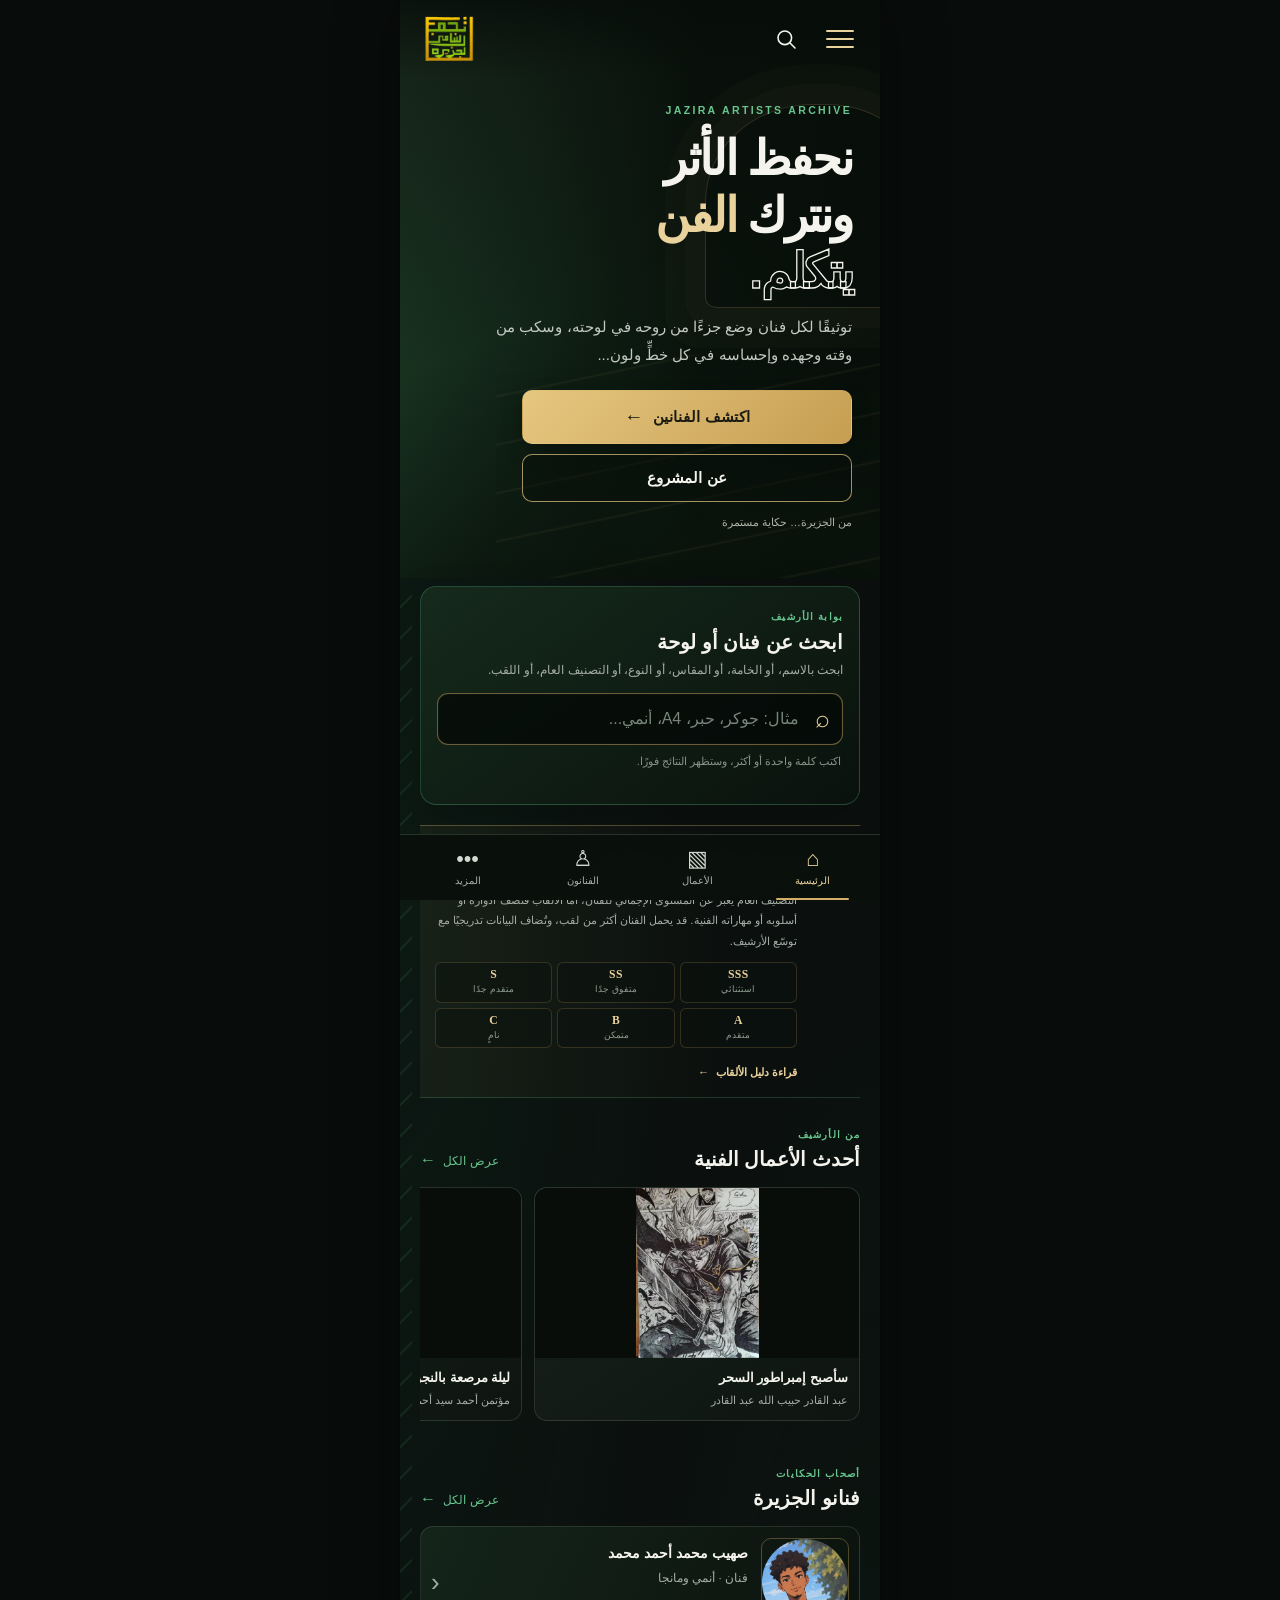
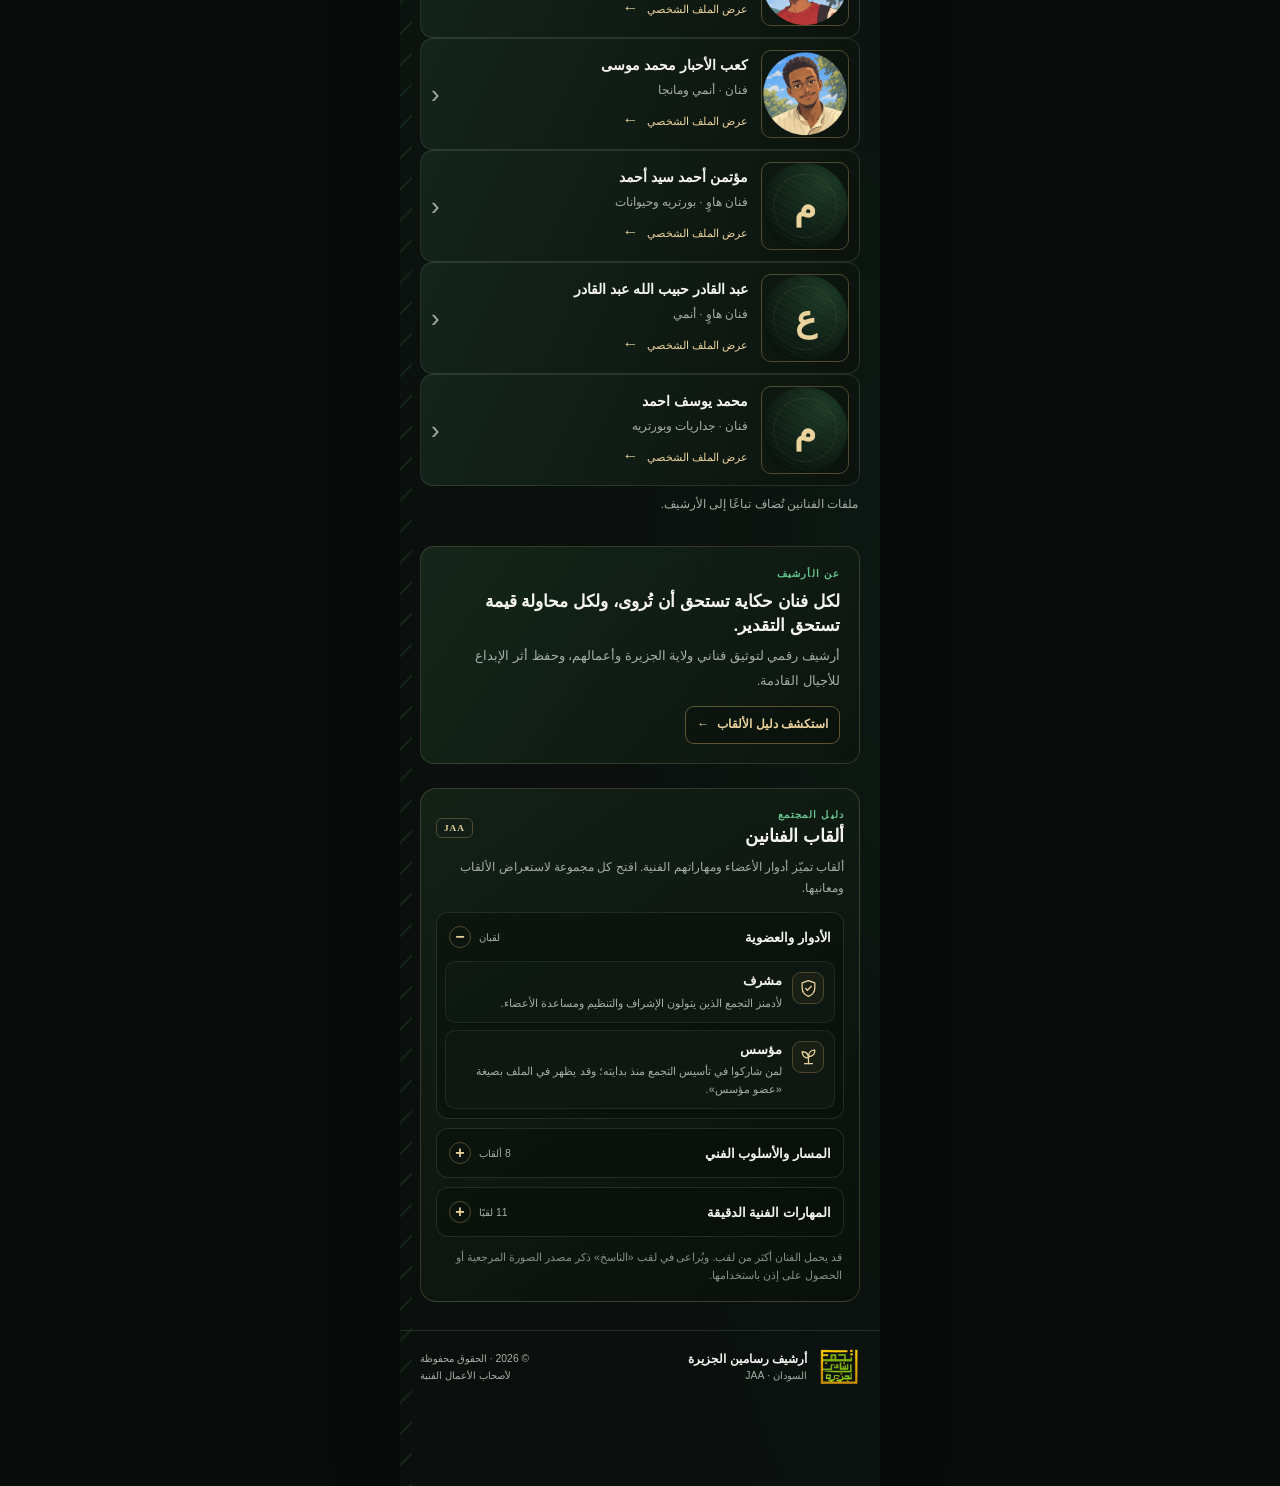
==== index.html @ 98099bd8 "Show newly added artworks in latest works" ====
<!doctype html>
<html lang="ar" dir="rtl">
<head>
  <meta charset="utf-8">
  <meta name="viewport" content="width=device-width, initial-scale=1, viewport-fit=cover">
  <meta name="theme-color" content="#0b100e">
  <meta name="description" content="أرشيف رسامين الجزيرة؛ توثيقًا لكل فنان وضع جزءًا من روحه في لوحته، وسكب من وقته وجهده وإحساسه في كل خطٍّ ولون...">
  <title>JAA | أرشيف رسامين الجزيرة</title>
  <link rel="stylesheet" href="home-mobile.css?v=202610192010">
</head>
<body>
  <div class="page-shell">
    <header class="topbar">
      <a class="brand-mark" href="#home" aria-label="أرشيف رسامين الجزيرة - الرئيسية">
        <img src="Sudanese-Artist.png" alt="شعار أرشيف رسامين الجزيرة">
      </a>
      <div class="header-actions">
        <details class="search-box">
          <summary aria-label="فتح البحث">
            <svg viewBox="0 0 24 24" aria-hidden="true"><circle cx="10.8" cy="10.8" r="6.8"></circle><path d="m16 16 5 5"></path></svg>
          </summary>
          <form action="#archive-search-section" role="search" data-header-search-form>
            <label class="visually-hidden" for="archive-search">ابحث في الأرشيف</label>
            <input id="archive-search" type="search" placeholder="ابحث في الأرشيف..." data-header-search-input>
          </form>
        </details>
        <details class="menu-box">
          <summary aria-label="فتح القائمة">
            <span></span><span></span><span></span>
          </summary>
          <nav class="menu-panel" aria-label="القائمة الرئيسية">
            <a href="#home">الرئيسية</a>
            <a href="#artworks">الأعمال الفنية</a>
            <a href="#artists">الفنانون</a>
            <a href="#about">عن الأرشيف</a>
            <a href="#title-guide">دليل الألقاب</a>
          </nav>
        </details>
      </div>
    </header>

    <main>
      <section class="hero" id="home" aria-labelledby="hero-title">
        <div class="hero-image" aria-hidden="true"></div>
        <div class="hero-content">
          <span class="eyebrow">JAZIRA ARTISTS ARCHIVE</span>
          <h1 id="hero-title">
            <span class="headline-white">نحفظ الأثر</span>
            <span class="headline-middle"><span>ونترك</span> <span class="headline-gold">الفن</span></span>
            <span class="headline-outline">يتكلم.</span>
          </h1>
          <p class="hero-description">توثيقًا لكل فنان وضع جزءًا من روحه في لوحته، وسكب من وقته وجهده وإحساسه في كل خطٍّ ولون...</p>
          <div class="hero-actions">
            <a class="button button-gold" href="#artists">اكتشف الفنانين <span aria-hidden="true">←</span></a>
            <a class="button button-outline" href="#about">عن المشروع</a>
          </div>
          <span class="hero-caption">من الجزيرة… حكاية مستمرة</span>
        </div>
        <div class="hero-side-label" aria-hidden="true">فنٌّ من الجزيرة إلى العالم</div>
      </section>

      <section class="archive-search-section" id="archive-search-section" aria-labelledby="archive-search-title">
        <div class="search-intro">
          <span class="section-kicker">بوابة الأرشيف</span>
          <h2 id="archive-search-title">ابحث عن فنان أو لوحة</h2>
          <p>ابحث بالاسم، أو الخامة، أو المقاس، أو النوع، أو التصنيف العام، أو اللقب.</p>
        </div>
        <div class="search-layout">
          <div class="search-main-column">
            <form class="archive-search-form" id="archive-search-form" role="search">
              <label class="visually-hidden" for="archive-search-main">ابحث داخل أرشيف رسامين الجزيرة</label>
              <span class="archive-search-icon" aria-hidden="true">⌕</span>
              <input id="archive-search-main" type="search" autocomplete="off" placeholder="مثال: جوكر، حبر، A4، أنمي...">
              <button type="button" id="archive-search-clear" aria-label="مسح البحث" hidden>×</button>
            </form>
            <p class="search-hint" id="archive-search-hint">اكتب كلمة واحدة أو أكثر، وستظهر النتائج فورًا.</p>
          </div>
        </div>
        <div class="search-results" id="archive-search-results" aria-live="polite" aria-atomic="true"></div>
      </section>

      <section class="classification-note" aria-labelledby="classification-note-title">
        <span class="classification-note-mark" aria-hidden="true">JAA</span>
        <div>
          <span class="section-kicker">كيف نقرأ الأرشيف؟</span>
          <h2 id="classification-note-title">التصنيف العام والرتب والألقاب</h2>
          <p>التصنيف العام يعبّر عن المستوى الإجمالي للفنان، أما الألقاب فتصف أدواره أو أسلوبه أو مهاراته الفنية. قد يحمل الفنان أكثر من لقب، وتُضاف البيانات تدريجيًا مع توسّع الأرشيف.</p>
          <div class="rank-key" aria-label="مفتاح التصنيفات العامة">
            <div><b>SSS</b><span>استثنائي</span></div>
            <div><b>SS</b><span>متفوق جدًا</span></div>
            <div><b>S</b><span>متقدم جدًا</span></div>
            <div><b>A</b><span>متقدم</span></div>
            <div><b>B</b><span>متمكن</span></div>
            <div><b>C</b><span>نامٍ</span></div>
          </div>
        </div>
        <a class="classification-note-link" href="#title-guide">قراءة دليل الألقاب <span aria-hidden="true">←</span></a>
      </section>

      <section class="content-section" id="artworks" aria-labelledby="artworks-title">
        <div class="section-heading">
          <div><span class="section-kicker">من الأرشيف</span><h2 id="artworks-title">أحدث الأعمال الفنية</h2></div>
          <a class="text-link" href="#artworks">عرض الكل <span aria-hidden="true">←</span></a>
        </div>
                <div class="artwork-list" id="latest-artworks" aria-live="polite">
          <a class="artwork-card" href="artists/abdulqader/index.html#artworks">
            <img class="artwork-image" src="artworks/abdulqader/artworks_gido_gido-art-03.jpg" alt="لوحة أوجيرو أوبناي للفنان عبد القادر حبيب الله عبد القادر" loading="lazy">
            <div class="artwork-meta"><div><h3>أوجيرو أوبناي</h3><p>عبد القادر حبيب الله عبد القادر</p></div><span class="artwork-year"></span></div>
          </a>
          <a class="artwork-card" href="artists/abdulqader/index.html#artworks">
            <img class="artwork-image" src="artworks/abdulqader/artworks_gido_gido-art-02.jpg" alt="لوحة كيلوا زولديك للفنان عبد القادر حبيب الله عبد القادر" loading="lazy">
            <div class="artwork-meta"><div><h3>كيلوا زولديك</h3><p>عبد القادر حبيب الله عبد القادر</p></div><span class="artwork-year"></span></div>
          </a>
          <a class="artwork-card" href="artists/abdulqader/index.html#artworks">
            <img
              class="artwork-image"
              src="artworks/abdulqader/artworks_gido_gido-art-01.jpg"
              alt="لوحة فريناليزا للفنان عبد القادر حبيب الله عبد القادر"
              loading="lazy"
            >
            <div class="artwork-meta">
              <div>
                <h3>فريناليزا</h3>
                <p>عبد القادر حبيب الله عبد القادر</p>
              </div>
              <span class="artwork-year"></span>
            </div>
          </a>
                </div>
      </section>

      <section class="content-section artists-section" id="artists" aria-labelledby="artists-title">
        <div class="section-heading">
          <div><span class="section-kicker">أصحاب الحكايات</span><h2 id="artists-title">فنانو الجزيرة</h2></div>
          <a class="text-link" href="artists/sohaib/index.html">عرض الكل <span aria-hidden="true">←</span></a>
        </div>
        <a class="artist-card" href="artists/sohaib/index.html">
          <img src="artists/sohaib/sohaib-profile.png" alt="صورة الفنان صهيب محمد أحمد محمد">
          <span class="artist-info"><strong>صهيب محمد أحمد محمد</strong><span>فنان · أنمي ومانجا</span><span class="artist-cta">عرض الملف الشخصي <b aria-hidden="true">←</b></span></span>
          <span class="artist-arrow" aria-hidden="true">‹</span>
        </a>
        <a class="artist-card" href="artists/kaab/index.html">
          <img src="artists/kaab/kab-profile.png" alt="صورة الفنان كعب الأحبار محمد موسى">
          <span class="artist-info"><strong>كعب الأحبار محمد موسى</strong><span>فنان · أنمي ومانجا</span><span class="artist-cta">عرض الملف الشخصي <b aria-hidden="true">←</b></span></span>
          <span class="artist-arrow" aria-hidden="true">‹</span>
        </a>
        <a class="artist-card" href="artists/mootamen/index.html">
          <img src="artists/mootamen/profile-placeholder.svg" alt="رمز مؤقت للفنان مؤتمن أحمد سيد أحمد">
          <span class="artist-info"><strong>مؤتمن أحمد سيد أحمد</strong><span>فنان هاوٍ · بورتريه وحيوانات</span><span class="artist-cta">عرض الملف الشخصي <b aria-hidden="true">←</b></span></span>
          <span class="artist-arrow" aria-hidden="true">‹</span>
        </a>
        <a class="artist-card" href="artists/abdulqader/index.html">
          <img src="artists/abdulqader/profile-placeholder.svg" alt="رمز مؤقت للفنان عبد القادر حبيب الله عبد القادر">
          <span class="artist-info"><strong>عبد القادر حبيب الله عبد القادر</strong><span>فنان هاوٍ · أنمي</span><span class="artist-cta">عرض الملف الشخصي <b aria-hidden="true">←</b></span></span>
          <span class="artist-arrow" aria-hidden="true">‹</span>
        </a>
        <a class="artist-card" href="artists/mohamed-yousif/index.html">
          <img src="artists/mohamed-yousif/profile-placeholder.svg" alt="رمز مؤقت للفنان محمد يوسف احمد">
          <span class="artist-info"><strong>محمد يوسف احمد</strong><span>فنان · جداريات وبورتريه</span><span class="artist-cta">عرض الملف الشخصي <b aria-hidden="true">←</b></span></span>
          <span class="artist-arrow" aria-hidden="true">‹</span>
        </a>
        <p class="artist-note">ملفات الفنانين تُضاف تباعًا إلى الأرشيف.</p>
      </section>

      <section class="about-section" id="about">
        <span class="section-kicker">عن الأرشيف</span>
        <h2>لكل فنان حكاية تستحق أن تُروى، ولكل محاولة قيمة تستحق التقدير.</h2>
        <p>أرشيف رقمي لتوثيق فناني ولاية الجزيرة وأعمالهم، وحفظ أثر الإبداع للأجيال القادمة.</p>
        <a class="title-guide-link" href="#title-guide">استكشف دليل الألقاب <span aria-hidden="true">←</span></a>
      </section>

      <section class="title-guide" id="title-guide" aria-labelledby="title-guide-heading">
        <div class="section-heading">
          <div><span class="section-kicker">دليل المجتمع</span><h2 id="title-guide-heading">ألقاب الفنانين</h2></div>
          <span class="title-guide-mark" aria-hidden="true">JAA</span>
        </div>
        <p class="title-guide-intro">ألقاب تميّز أدوار الأعضاء ومهاراتهم الفنية. افتح كل مجموعة لاستعراض الألقاب ومعانيها.</p>

        <svg class="title-icon-sprite" width="0" height="0" aria-hidden="true" focusable="false">
          <symbol id="icon-moderator" viewBox="0 0 24 24"><path d="M12 2 20 5v6c0 5-3.4 9.2-8 11-4.6-1.8-8-6-8-11V5z"/><path d="m8.5 12 2.2 2.2 4.8-5"/></symbol>
          <symbol id="icon-founder" viewBox="0 0 24 24"><path d="M12 21v-9"/><path d="M12 14C6 14 4 10 4 6c5 0 8 2 8 8Z"/><path d="M12 12c0-5 3-8 8-8 0 5-3 8-8 8Z"/><path d="M7 21h10"/></symbol>
          <symbol id="icon-joker" viewBox="0 0 24 24"><path d="M12 3c-5 0-9 3.7-9 8.5S6.5 20 12 20h1.4a2 2 0 0 0 1.4-3.4 1.6 1.6 0 0 1 1.1-2.7H18a3 3 0 0 0 3-3C21 6.5 17 3 12 3Z"/><circle cx="7.5" cy="10" r="1"/><circle cx="11" cy="7" r="1"/><circle cx="15" cy="8" r="1"/></symbol>
          <symbol id="icon-copyist" viewBox="0 0 24 24"><rect x="7" y="3" width="13" height="16" rx="2"/><path d="M7 7H5a2 2 0 0 0-2 2v11h12v-1"/><path d="M10 8h7M10 12h7M10 16h4"/></symbol>
          <symbol id="icon-rising" viewBox="0 0 24 24"><path d="M4 18 10 12l4 3 6-8"/><path d="M14 7h6v6"/><path d="M4 21h16"/></symbol>
          <symbol id="icon-freehand" viewBox="0 0 24 24"><path d="M3 17c3-8 5 5 9-2s5-8 9-7"/><path d="m18 5 3 3-3 3"/></symbol>
          <symbol id="icon-expert" viewBox="0 0 24 24"><circle cx="12" cy="9" r="6"/><path d="m8 14-1 8 5-3 5 3-1-8"/><path d="m12 5 1.2 2.4 2.6.4-1.9 1.8.4 2.6-2.3-1.2-2.3 1.2.4-2.6-1.9-1.8 2.6-.4Z"/></symbol>
          <symbol id="icon-teacher" viewBox="0 0 24 24"><path d="M12 6c-2-2-5-2-9-1v14c4-1 7-1 9 1 2-2 5-2 9-1V5c-4-1-7-1-9 1Z"/><path d="M12 6v14M6 9h3M15 9h3M6 13h3M15 13h3"/></symbol>
          <symbol id="icon-learner" viewBox="0 0 24 24"><path d="M4 5c3-1 6-1 8 1v14c-2-2-5-2-8-1zM20 5c-3-1-6-1-8 1v14c2-2 5-2 8-1z"/><path d="m16 3 4 4M15 8l4-4"/></symbol>
          <symbol id="icon-progress" viewBox="0 0 24 24"><path d="M4 20V14h4v6M10 20V9h4v11M16 20V4h4v16"/><path d="m4 10 6-4 4 1 6-5"/></symbol>
          <symbol id="icon-background" viewBox="0 0 24 24"><rect x="3" y="4" width="18" height="16" rx="2"/><circle cx="16" cy="9" r="1.5"/><path d="m5 17 5-5 3 3 2-2 4 4M5 20h14"/></symbol>
          <symbol id="icon-muscles" viewBox="0 0 24 24"><path d="M8 12 6 9l2-4 3 2 1 4 3 1 2-3 3 1 1 4-3 5-7 1-5-3-2-4 2-2Z"/><path d="m11 11 3 2M8 15l3 2"/></symbol>
          <symbol id="icon-texture" viewBox="0 0 24 24"><circle cx="10" cy="10" r="6"/><path d="m14.5 14.5 6 6"/><circle cx="8" cy="8" r=".7"/><circle cx="12" cy="9" r=".7"/><circle cx="9" cy="12" r=".7"/></symbol>
          <symbol id="icon-shadows" viewBox="0 0 24 24"><circle cx="12" cy="12" r="9"/><path d="M12 3v18a9 9 0 0 0 0-18Z"/></symbol>
          <symbol id="icon-light" viewBox="0 0 24 24"><path d="M12 2v4M12 18v4M4.9 4.9l2.8 2.8M16.3 16.3l2.8 2.8M2 12h4M18 12h4M4.9 19.1l2.8-2.8M16.3 7.7l2.8-2.8"/><circle cx="12" cy="12" r="4"/></symbol>
          <symbol id="icon-perspective" viewBox="0 0 24 24"><circle cx="12" cy="10" r="1"/><path d="M3 4 11 9M21 4l-8 5M3 20l8-9M21 20l-8-9M3 4v16M21 4v16"/></symbol>
          <symbol id="icon-color" viewBox="0 0 24 24"><path d="M12 3C6.5 3 3 6.7 3 11.5S6.5 20 11.5 20H14a2 2 0 0 0 1.5-3.3 1.7 1.7 0 0 1 1.3-2.8H19a2 2 0 0 0 2-2C21 7 17.2 3 12 3Z"/><circle cx="7.5" cy="10" r=".8"/><circle cx="10.5" cy="7" r=".8"/><circle cx="14.5" cy="8" r=".8"/></symbol>
          <symbol id="icon-medium" viewBox="0 0 24 24"><path d="m14 4 6 6M4 20l3.5-.8L19 7.7 16.3 5 4.8 16.5Z"/><path d="M12 4c-2 2-3 3.5-3 5a3 3 0 0 0 6 0c0-1.5-1-3-3-5Z"/></symbol>
          <symbol id="icon-motion" viewBox="0 0 24 24"><circle cx="14" cy="5" r="2"/><path d="m12 8-3 5 4 2 2 5M10 13l-5 3M13 10l5 2 2 4M3 7h4M2 11h3"/></symbol>
          <symbol id="icon-lines" viewBox="0 0 24 24"><path d="m4 20 4-1 11-11-3-3L5 16Z"/><path d="m14 7 3 3M4 20c4-1 6 0 8 2M3 13c3-1 5 0 7 1"/></symbol>
          <symbol id="icon-story" viewBox="0 0 24 24"><rect x="3" y="4" width="18" height="16" rx="2"/><circle cx="16" cy="9" r="1.5"/><path d="m5 17 5-5 3 3 2-2 4 4M7 3h10"/></symbol>
        </svg>

        <details class="title-category" open>
          <summary><span>الأدوار والعضوية</span><small class="title-category-count">لقبان</small><span class="title-category-toggle" aria-hidden="true"></span></summary>
          <div class="title-grid">
            <article class="title-card"><span class="title-card-icon"><svg viewBox="0 0 24 24" aria-hidden="true"><use href="#icon-moderator"></use></svg></span><div class="title-card-copy"><h3>مشرف</h3><p>لأدمنز التجمع الذين يتولون الإشراف والتنظيم ومساعدة الأعضاء.</p></div></article>
            <article class="title-card"><span class="title-card-icon"><svg viewBox="0 0 24 24" aria-hidden="true"><use href="#icon-founder"></use></svg></span><div class="title-card-copy"><h3>مؤسس</h3><p>لمن شاركوا في تأسيس التجمع منذ بدايته؛ وقد يظهر في الملف بصيغة «عضو مؤسس».</p></div></article>
          </div>
        </details>

        <details class="title-category">
          <summary><span>المسار والأسلوب الفني</span><small class="title-category-count">8 ألقاب</small><span class="title-category-toggle" aria-hidden="true"></span></summary>
          <div class="title-grid">
            <article class="title-card"><span class="title-card-icon"><svg viewBox="0 0 24 24" aria-hidden="true"><use href="#icon-joker"></use></svg></span><div class="title-card-copy"><h3>جوكر</h3><p>للفنان الذي يتقن أساليب وخامات متعددة.</p></div></article>
            <article class="title-card"><span class="title-card-icon"><svg viewBox="0 0 24 24" aria-hidden="true"><use href="#icon-copyist"></use></svg></span><div class="title-card-copy"><h3>الناسخ</h3><p>لمن يتقن إعادة رسم صورة مرجعية كما هي، مع احترام الحقوق وذكر المصدر أو الحصول على إذن.</p></div></article>
            <article class="title-card"><span class="title-card-icon"><svg viewBox="0 0 24 24" aria-hidden="true"><use href="#icon-rising"></use></svg></span><div class="title-card-copy"><h3>رسام صاعد</h3><p>للفنان الذي بدأ يبرز في أعماله ويتقدم في مساره الفني.</p></div></article>
            <article class="title-card"><span class="title-card-icon"><svg viewBox="0 0 24 24" aria-hidden="true"><use href="#icon-freehand"></use></svg></span><div class="title-card-copy"><h3>فري هاند</h3><p>لمن يرسم مباشرة بحرية دون تتبّع الخطوط أو نقلها.</p></div></article>
            <article class="title-card"><span class="title-card-icon"><svg viewBox="0 0 24 24" aria-hidden="true"><use href="#icon-expert"></use></svg></span><div class="title-card-copy"><h3>خبير</h3><p>لمن يمتلك خبرة فنية واسعة وممارسة متقنة ومستقرة.</p></div></article>
            <article class="title-card"><span class="title-card-icon"><svg viewBox="0 0 24 24" aria-hidden="true"><use href="#icon-teacher"></use></svg></span><div class="title-card-copy"><h3>معلم</h3><p>لمن يعلّم الرسم أو يشارك خبرته ويساعد الفنانين على التعلم.</p></div></article>
            <article class="title-card"><span class="title-card-icon"><svg viewBox="0 0 24 24" aria-hidden="true"><use href="#icon-learner"></use></svg></span><div class="title-card-copy"><h3>متعلم</h3><p>لمن يواظب على التعلّم والتدريب وتوسيع مهاراته.</p></div></article>
            <article class="title-card"><span class="title-card-icon"><svg viewBox="0 0 24 24" aria-hidden="true"><use href="#icon-progress"></use></svg></span><div class="title-card-copy"><h3>سريع التطور</h3><p>لمن يظهر تقدّمًا واضحًا في أعماله خلال فترة قصيرة.</p></div></article>
          </div>
        </details>

        <details class="title-category">
          <summary><span>المهارات الفنية الدقيقة</span><small class="title-category-count">11 لقبًا</small><span class="title-category-toggle" aria-hidden="true"></span></summary>
          <div class="title-grid">
            <article class="title-card"><span class="title-card-icon"><svg viewBox="0 0 24 24" aria-hidden="true"><use href="#icon-background"></use></svg></span><div class="title-card-copy"><h3>مهندس الخلفيات</h3><p>لمن يبني خلفيات غنية بالطبقات والعمق والتفاصيل.</p></div></article>
            <article class="title-card"><span class="title-card-icon"><svg viewBox="0 0 24 24" aria-hidden="true"><use href="#icon-muscles"></use></svg></span><div class="title-card-copy"><h3>نحّات العضلات</h3><p>لمن يتقن تشريح الجسم وإبراز بنية العضلات.</p></div></article>
            <article class="title-card"><span class="title-card-icon"><svg viewBox="0 0 24 24" aria-hidden="true"><use href="#icon-texture"></use></svg></span><div class="title-card-copy"><h3>عدسة الملمس</h3><p>لمن يعتني بملمس البشرة وتفاصيل المسام الدقيقة.</p></div></article>
            <article class="title-card"><span class="title-card-icon"><svg viewBox="0 0 24 24" aria-hidden="true"><use href="#icon-shadows"></use></svg></span><div class="title-card-copy"><h3>سيّد الظلال</h3><p>لمن يبدع في الظلال والتباين وصناعة العمق.</p></div></article>
            <article class="title-card"><span class="title-card-icon"><svg viewBox="0 0 24 24" aria-hidden="true"><use href="#icon-light"></use></svg></span><div class="title-card-copy"><h3>صيّاد الضوء</h3><p>لمن يبرز مصادر الضوء واللمعات والانعكاسات بدقة.</p></div></article>
            <article class="title-card"><span class="title-card-icon"><svg viewBox="0 0 24 24" aria-hidden="true"><use href="#icon-perspective"></use></svg></span><div class="title-card-copy"><h3>حارس المنظور</h3><p>لمن يضبط المنظور والأبعاد في المشاهد.</p></div></article>
            <article class="title-card"><span class="title-card-icon"><svg viewBox="0 0 24 24" aria-hidden="true"><use href="#icon-color"></use></svg></span><div class="title-card-copy"><h3>عازف الألوان</h3><p>لمن ينسّق الألوان ويخلق انسجامًا وتباينًا متقنًا.</p></div></article>
            <article class="title-card"><span class="title-card-icon"><svg viewBox="0 0 24 24" aria-hidden="true"><use href="#icon-medium"></use></svg></span><div class="title-card-copy"><h3>مروّض الخامة</h3><p>لمن يتقن خصائص خامة معينة ويستخرج إمكاناتها الفنية.</p></div></article>
            <article class="title-card"><span class="title-card-icon"><svg viewBox="0 0 24 24" aria-hidden="true"><use href="#icon-motion"></use></svg></span><div class="title-card-copy"><h3>صانع الحركة</h3><p>لمن ينقل الحركة والحيوية في الوضعيات والتكوين.</p></div></article>
            <article class="title-card"><span class="title-card-icon"><svg viewBox="0 0 24 24" aria-hidden="true"><use href="#icon-lines"></use></svg></span><div class="title-card-copy"><h3>نسّاج الخطوط</h3><p>لمن يتميز بدقة الخطوط والتحبير والتفاصيل الخطية.</p></div></article>
            <article class="title-card"><span class="title-card-icon"><svg viewBox="0 0 24 24" aria-hidden="true"><use href="#icon-story"></use></svg></span><div class="title-card-copy"><h3>حكّاء المشهد</h3><p>لمن يرتب عناصر اللوحة لتروي مشهدًا متماسكًا.</p></div></article>
          </div>
        </details>

        <p class="title-guide-note">قد يحمل الفنان أكثر من لقب. ويُراعى في لقب «الناسخ» ذكر مصدر الصورة المرجعية أو الحصول على إذن باستخدامها.</p>
      </section>
    </main>

    <footer class="site-footer">
      <img src="Sudanese-Artist.png" alt="" aria-hidden="true">
      <div><strong>أرشيف رسامين الجزيرة</strong><span>السودان · JAA</span></div>
      <small>© 2026 · الحقوق محفوظة لأصحاب الأعمال الفنية</small>
    </footer>

    <nav class="bottom-nav" aria-label="التنقل السريع">
      <a class="bottom-link is-active" href="#home"><span class="nav-icon" aria-hidden="true">⌂</span><span>الرئيسية</span></a>
      <a class="bottom-link" href="#artworks"><span class="nav-icon" aria-hidden="true">▧</span><span>الأعمال</span></a>
      <a class="bottom-link" href="#artists"><span class="nav-icon" aria-hidden="true">♙</span><span>الفنانون</span></a>
      <a class="bottom-link" href="#title-guide"><span class="nav-icon" aria-hidden="true">•••</span><span>المزيد</span></a>
    </nav>
  </div>
    <script>
    (async function loadLatestArtworks() {
      const list = document.getElementById("latest-artworks");
      if (!list) return;

      try {
        const response = await fetch("artworks.json", { cache: "no-store" });
        if (!response.ok) return;

        const works = await response.json();
        if (!Array.isArray(works) || works.length === 0) return;

        const cards = works.slice(-3).reverse().map((work) => {
          const card = document.createElement("a");
          card.className = "artwork-card";
          card.href = work.href || "#artworks";
          card.setAttribute(
            "aria-label",
            `لوحة ${work.title} للفنان ${work.artist}`
          );

          const image = document.createElement("img");
          image.className = "artwork-image";
          image.src = work.image;
          image.alt = `لوحة ${work.title} للفنان ${work.artist}`;
          image.loading = "lazy";

          const meta = document.createElement("div");
          meta.className = "artwork-meta";

          const text = document.createElement("div");
          const title = document.createElement("h3");
          title.textContent = work.title;

          const artist = document.createElement("p");
          artist.textContent = work.artist;

          const year = document.createElement("span");
          year.className = "artwork-year";
          year.textContent = work.year || "";

          text.append(title, artist);
          meta.append(text, year);
          card.append(image, meta);

          return card;
        });

        list.replaceChildren(...cards);
      } catch (error) {
        console.error("تعذر تحميل أحدث الأعمال:", error);
      }
    })();
    </script>
    <script src="archive-search.js" defer></script>
</body>
</html>
---- home-mobile.css ----
/* JAA | mobile-first homepage */
:root {
  color-scheme: dark;
  --bg: #0b100e;
  --surface: #111a15;
  --surface-2: #17231c;
  --green: #67c58e;
  --green-bright: #82dba5;
  --gold: #d2ae67;
  --gold-light: #ead29d;
  --text: #f4f3ed;
  --muted: #a5ada6;
  --line: rgba(173, 201, 178, .15);
  --page-width: 480px;
  font-family: Tahoma, Arial, sans-serif;
}
* { box-sizing: border-box; }
html { scroll-behavior: smooth; scroll-padding-top: 76px; }
body {
  margin: 0;
  min-width: 320px;
  background: #080c0a;
  color: var(--text);
  line-height: 1.65;
  -webkit-font-smoothing: antialiased;
}
a { color: inherit; text-decoration: none; }
button, input { font: inherit; }
.page-shell {
  position: relative;
  width: min(100%, var(--page-width));
  min-height: 100vh;
  margin: 0 auto;
  overflow: hidden;
  padding-bottom: calc(78px + env(safe-area-inset-bottom));
  background:
    radial-gradient(ellipse at 0 25%, rgba(17, 89, 55, .13), transparent 40%),
    radial-gradient(ellipse at 100% 70%, rgba(20, 83, 52, .11), transparent 38%),
    var(--bg);
  box-shadow: 0 0 60px rgba(0,0,0,.35);
}
.page-shell::before {
  position: absolute;
  inset: 0 auto 0 0;
  z-index: 0;
  width: 12px;
  content: "";
  opacity: .15;
  pointer-events: none;
  background: repeating-linear-gradient(135deg, transparent 0 10px, #469b66 11px 12px, transparent 13px 22px);
}
.topbar, main, .site-footer { position: relative; z-index: 1; }
.topbar {
  position: absolute;
  z-index: 5;
  top: 0;
  right: 0;
  left: 0;
  height: 78px;
  display: flex;
  align-items: center;
  justify-content: space-between;
  padding: 10px 20px 10px 22px;
  direction: ltr;
  background: linear-gradient(180deg, rgba(6,13,9,.78), transparent);
}
.brand-mark { display: grid; place-items: center; width: 54px; height: 54px; }
.brand-mark img { display: block; width: 54px; height: 54px; object-fit: contain; }
.header-actions { display: flex; align-items: center; gap: 22px; direction: ltr; }
.search-box, .menu-box { position: relative; }
.search-box summary, .menu-box summary { list-style: none; cursor: pointer; }
.search-box summary::-webkit-details-marker, .menu-box summary::-webkit-details-marker { display: none; }
.search-box summary { width: 36px; height: 36px; display: grid; place-items: center; }
.search-box svg { width: 24px; height: 24px; fill: none; stroke: var(--text); stroke-width: 1.6; stroke-linecap: round; }
.search-box form { position: absolute; top: 42px; left: -55px; width: min(280px, 78vw); }
.search-box input { width: 100%; padding: 10px 13px; color: white; background: #101813; border: 1px solid var(--line); border-radius: 10px; outline: none; }
.menu-box summary { width: 34px; height: 34px; display: flex; flex-direction: column; justify-content: center; gap: 6px; }
.menu-box summary span { width: 28px; height: 2px; background: var(--gold-light); border-radius: 2px; }
.menu-panel { position: absolute; top: 43px; right: -8px; width: 190px; padding: 8px; display: grid; background: #101813; border: 1px solid var(--line); border-radius: 12px; box-shadow: 0 12px 35px #0009; }
.menu-panel a { padding: 10px 12px; border-radius: 8px; color: var(--text); font-size: .9rem; }
.menu-panel a:hover { background: #1a2a20; color: var(--green-bright); }
.hero {
  min-height: 0;
  position: relative;
  isolation: isolate;
  display: flex;
  align-items: flex-start;
  padding: 102px 28px 46px;
  overflow: hidden;
  background: #101b14;
}
.hero-image {
  position: absolute;
  inset: 0;
  z-index: -2;
  background:
    linear-gradient(270deg, rgba(7,13,9,.97) 0%, rgba(7,13,9,.91) 38%, rgba(7,13,9,.48) 72%, rgba(7,13,9,.15) 100%),
    radial-gradient(ellipse at 75% 75%, rgba(37,120,65,.55), transparent 36%),
    linear-gradient(160deg, #18271b 5%, #1b3823 50%, #070d09 100%);
}
.hero-image::before, .hero-image::after { position: absolute; content: ""; pointer-events: none; }
.hero-image::before {
  inset: auto -15% -5% 20%;
  height: 44%;
  opacity: .4;
  background: repeating-linear-gradient(173deg, transparent 0 23px, rgba(205,174,103,.16) 24px 25px, transparent 26px 48px), linear-gradient(0deg, #0c1b10, transparent);
  transform: skewY(-5deg);
}
.hero-image::after {
  top: 18%; right: -10%; width: 46%; height: 35%;
  border: 1px solid rgba(202,173,112,.2);
  border-radius: 48% 45% 5% 5%;
  box-shadow: 0 0 0 20px rgba(202,173,112,.025), 0 0 0 40px rgba(202,173,112,.02);
}
.hero-content { position: relative; z-index: 1; width: 100%; text-align: right; }
.eyebrow, .section-kicker { display: block; color: var(--green); font-size: .66rem; letter-spacing: .22em; font-weight: 700; }
.eyebrow { margin: 0 0 12px; direction: ltr; text-align: right; }
.hero h1 { display: flex; flex-direction: column; align-items: flex-start; gap: 0; margin: 0 0 13px; font-size: clamp(2.1rem, 9vw, 3rem); line-height: 1.17; font-weight: 900; letter-spacing: -.045em; }
.headline-white, .headline-middle, .headline-outline { display: block; }
.headline-white, .headline-middle { color: #f4f3ed; }
.headline-middle .headline-gold { color: var(--gold-light); }
.headline-outline { color: transparent; -webkit-text-stroke: 1.3px #f4f3ed; text-stroke: 1.3px #f4f3ed; }
.hero-description { max-width: 360px; margin: 0 0 20px; color: #c2c9c2; font-size: .94rem; line-height: 1.9; }
.hero-actions { display: grid; gap: 10px; width: min(100%, 330px); }
.button { min-height: 48px; padding: 10px 18px; display: flex; align-items: center; justify-content: center; gap: 10px; border: 1px solid transparent; border-radius: 10px; font-weight: 800; font-size: .95rem; transition: transform .2s, filter .2s; }
.button:active { transform: scale(.98); }
.button-gold { color: #1b1b12; background: linear-gradient(135deg, #e6c780, #c69e52); box-shadow: 0 8px 20px rgba(0,0,0,.22); }
.button-gold span { font-size: 1.2rem; }
.button-outline { color: var(--text); border-color: rgba(226,196,128,.72); background: rgba(9,16,11,.43); }
.hero-caption { position: static; display: block; margin-top: 12px; color: rgba(239,239,225,.72); font-size: .68rem; }
.hero-side-label { display: none; }
.archive-search-section { position: relative; z-index: 1; margin: 8px 20px 0; padding: 22px 16px 18px; border: 1px solid rgba(103,197,142,.26); border-radius: 16px; background: linear-gradient(145deg, rgba(22,43,29,.96), rgba(10,18,13,.98)); box-shadow: 0 18px 45px rgba(0,0,0,.18); }
.search-intro h2 { margin: 5px 0 3px; color: var(--text); font-size: 1.22rem; line-height: 1.4; }
.search-intro p { margin: 0 0 13px; color: var(--muted); font-size: .76rem; line-height: 1.7; }
.search-layout { display: block; }
.search-main-column { min-width: 0; }
.archive-search-form { position: relative; display: flex; align-items: center; }
.archive-search-form input { width: 100%; min-height: 52px; padding: 11px 43px 11px 39px; color: var(--text); background: rgba(4,10,7,.78); border: 1px solid rgba(210,174,103,.5); border-radius: 11px; outline: none; direction: rtl; box-shadow: inset 0 0 0 1px rgba(255,255,255,.02); }
.archive-search-form input:focus { border-color: var(--green-bright); box-shadow: 0 0 0 3px rgba(103,197,142,.12); }
.archive-search-form input::placeholder { color: #77857b; }
.archive-search-icon { position: absolute; z-index: 1; right: 13px; color: var(--gold-light); font-size: 1.55rem; line-height: 1; pointer-events: none; }
.archive-search-form button { position: absolute; left: 9px; width: 28px; height: 28px; border: 0; border-radius: 50%; color: var(--muted); background: rgba(255,255,255,.08); cursor: pointer; font-size: 1.1rem; line-height: 1; }
.search-hint { margin: 8px 2px 0; color: #87948a; font-size: .68rem; }
.search-key-panel { min-height: 52px; padding: 8px; border: 1px solid rgba(210,174,103,.28); border-radius: 11px; background: rgba(4,10,7,.5); }
.search-key-panel > strong { display: block; margin-bottom: 5px; color: var(--gold-light); font-size: .64rem; }
.search-key-list { display: flex; flex-wrap: wrap; gap: 4px; }
.search-key { min-height: 23px; padding: 2px 6px; border: 1px solid rgba(103,197,142,.28); border-radius: 5px; color: #c9d7cc; background: rgba(103,197,142,.08); cursor: pointer; font-size: .59rem; }
.search-key:hover, .search-key:focus-visible { border-color: var(--green-bright); color: var(--text); background: rgba(103,197,142,.2); outline: none; }
.search-results { display: grid; gap: 13px; margin-top: 15px; }
.search-result-group { display: grid; gap: 8px; }
.search-result-group h3 { display: flex; align-items: center; gap: 7px; margin: 0; color: var(--gold-light); font-size: .77rem; }
.search-result-group h3 span { display: inline-grid; min-width: 20px; height: 20px; place-items: center; border: 1px solid rgba(210,174,103,.3); border-radius: 50%; color: var(--text); font-size: .62rem; }
.search-result-card { min-width: 0; display: flex; align-items: center; gap: 10px; padding: 9px; border: 1px solid rgba(173,201,178,.13); border-radius: 11px; background: rgba(17,29,21,.82); transition: border-color .2s, transform .2s, background .2s; }
.search-result-card:hover { transform: translateY(-2px); border-color: rgba(103,197,142,.55); background: rgba(25,48,32,.9); }
.search-result-card > img { width: 62px; height: 62px; flex: 0 0 62px; object-fit: cover; border-radius: 8px; border: 1px solid rgba(210,174,103,.3); background: #0a100c; }
.artwork-result-card > img { object-fit: contain; }
.search-result-copy { min-width: 0; flex: 1; display: grid; gap: 1px; }
.search-result-copy small { color: var(--green); font-size: .6rem; font-weight: 800; }
.search-result-copy strong { overflow: hidden; color: var(--text); font-size: .78rem; text-overflow: ellipsis; white-space: nowrap; }
.search-result-copy em { overflow: hidden; color: var(--muted); font-size: .66rem; font-style: normal; text-overflow: ellipsis; white-space: nowrap; }
.search-result-tags { display: flex; flex-wrap: wrap; gap: 4px; margin-top: 4px; }
.search-result-tag { padding: 1px 5px; border: 1px solid rgba(173,201,178,.13); border-radius: 4px; color: #aab7ad; font-size: .57rem; line-height: 1.5; }
.search-result-tag b { margin-inline-end: 3px; color: var(--gold-light); font-weight: 700; }
.search-result-arrow { flex: 0 0 auto; color: var(--gold-light); font-size: 1rem; }
.search-empty { display: grid; gap: 3px; padding: 14px 5px 4px; color: var(--muted); font-size: .72rem; }
.search-empty strong { color: var(--text); font-size: .84rem; }
.classification-note { position: relative; z-index: 1; display: grid; grid-template-columns: auto 1fr; gap: 10px; align-items: start; margin: 20px 20px 4px; padding: 16px 15px; border-top: 1px solid rgba(210,174,103,.35); border-bottom: 1px solid rgba(103,197,142,.22); background: linear-gradient(90deg, rgba(210,174,103,.06), transparent 70%); }
.classification-note-mark { display: grid; width: 38px; height: 38px; place-items: center; border: 1px solid rgba(210,174,103,.38); border-radius: 8px; color: var(--gold-light); font: 700 .56rem Georgia, serif; letter-spacing: .08em; }
.classification-note h2 { margin: 5px 0 4px; color: var(--text); font-size: .98rem; line-height: 1.45; }
.classification-note p { margin: 0; color: var(--muted); font-size: .71rem; line-height: 1.8; }
.rank-key { display: grid; grid-template-columns: repeat(3, minmax(0, 1fr)); gap: 5px; margin-top: 11px; }
.rank-key div { display: grid; gap: 1px; padding: 5px 4px; border: 1px solid rgba(210,174,103,.2); border-radius: 6px; background: rgba(10,17,12,.5); text-align: center; }
.rank-key b { color: var(--gold-light); font: 800 .73rem Georgia, serif; letter-spacing: .04em; }
.rank-key span { color: #8f9c92; font-size: .55rem; }
.classification-note-link { grid-column: 2; justify-self: start; margin-top: 5px; color: var(--gold-light); font-size: .69rem; font-weight: 700; }
.classification-note-link span { margin-inline-start: 4px; }
.content-section { position: relative; z-index: 1; padding: 25px 20px 8px; }
.section-heading { display: flex; align-items: end; justify-content: space-between; gap: 10px; margin-bottom: 14px; }
.section-kicker { margin-bottom: 2px; font-size: .6rem; letter-spacing: .12em; }
.section-heading h2, .about-section h2 { margin: 0; color: var(--text); font-size: 1.25rem; line-height: 1.4; }
.section-heading > div { min-width: 0; }
.text-link { flex: 0 0 auto; color: var(--green); font-size: .76rem; white-space: nowrap; }
.text-link span { font-size: 1rem; margin-inline-start: 4px; }
.artwork-list { display: grid; grid-auto-columns: 74%; grid-auto-flow: column; gap: 12px; overflow-x: auto; padding: 0 0 9px; scroll-snap-type: x mandatory; scrollbar-width: none; }
.artwork-list::-webkit-scrollbar { display: none; }
.artwork-card { min-width: 0; overflow: hidden; scroll-snap-align: start; border: 1px solid var(--line); border-radius: 13px; background: linear-gradient(145deg, #17221b, #0e1511); }
.artwork-placeholder { position: relative; height: 150px; overflow: hidden; display: grid; place-items: center; color: rgba(235,223,188,.72); background: radial-gradient(ellipse at 24% 67%, rgba(208,168,83,.44), transparent 34%), radial-gradient(ellipse at 72% 30%, rgba(48,143,91,.48), transparent 36%), linear-gradient(145deg, #1a3022, #111710 68%); }
.artwork-placeholder::before { position: absolute; inset: 0; content: ""; opacity: .45; background: repeating-linear-gradient(135deg, transparent 0 20px, rgba(230,204,145,.12) 21px 22px, transparent 23px 42px); }
.artwork-placeholder::after { position: absolute; inset: auto 0 0; height: 35%; content: ""; background: linear-gradient(0deg, rgba(7,12,9,.52), transparent); }
.artwork-placeholder span { position: relative; z-index: 1; padding: 5px 9px; border: 1px solid rgba(235,223,188,.3); border-radius: 30px; background: rgba(10,17,12,.48); font-size: .7rem; }
.artwork-two .artwork-placeholder { background: radial-gradient(ellipse at 50% 70%, rgba(198,158,82,.44), transparent 40%), linear-gradient(160deg, #294532, #111910 65%); }
.artwork-three .artwork-placeholder { background: radial-gradient(ellipse at 72% 42%, rgba(142,86,52,.4), transparent 34%), radial-gradient(ellipse at 20% 80%, rgba(35,112,73,.48), transparent 45%), #151a15; }
.artwork-meta { padding: 9px 11px 11px; display: flex; justify-content: space-between; align-items: center; gap: 8px; }
.artwork-meta h3 { margin: 0; color: var(--text); font-size: .82rem; }
.artwork-meta p, .artwork-year { margin: 2px 0 0; color: var(--muted); font-size: .69rem; }
.artwork-year { direction: ltr; }
.artists-section { padding-top: 28px; }
.artist-card { position: relative; min-height: 112px; display: flex; align-items: center; gap: 13px; padding: 10px; border: 1px solid var(--line); border-radius: 13px; background: linear-gradient(115deg, rgba(21,38,27,.96), rgba(12,19,14,.96)); }
.artist-card > img { width: 88px; height: 88px; flex: 0 0 88px; object-fit: cover; border-radius: 10px; border: 1px solid rgba(205,174,103,.35); }
.artist-info { display: grid; gap: 2px; min-width: 0; }
.artist-info strong { color: var(--text); font-size: .9rem; }
.artist-info > span:not(.artist-cta) { color: var(--muted); font-size: .73rem; }
.artist-info .artist-cta { margin-top: 6px; color: var(--gold-light); font-size: .71rem; }
.artist-cta b { margin-inline-start: 5px; font-size: 1rem; }
.artist-arrow { margin-inline-start: auto; color: var(--muted); font-size: 1.6rem; }
.artist-note { color: var(--muted); font-size: .72rem; margin: 9px 2px 0; }
.about-section { margin: 24px 20px 10px; padding: 19px; border: 1px solid rgba(202,174,111,.2); border-radius: 14px; background: linear-gradient(125deg, rgba(24,49,32,.7), rgba(13,20,15,.85)); }
.about-section h2 { margin: 7px 0; font-size: 1.08rem; }
.about-section p { margin: 0; color: var(--muted); font-size: .82rem; line-height: 1.85; }
.title-guide-link { display: inline-flex; align-items: center; gap: 8px; margin-top: 13px; padding: 8px 11px; border: 1px solid rgba(210,174,103,.42); border-radius: 9px; color: var(--gold-light); background: rgba(10,17,12,.45); font-size: .75rem; font-weight: 700; }
.title-guide-link:focus-visible { outline: 2px solid var(--gold-light); outline-offset: 3px; }
.title-guide { margin: 24px 20px 28px; padding: 18px 15px 16px; border: 1px solid rgba(202,174,111,.24); border-radius: 16px; background: linear-gradient(145deg, rgba(20,34,24,.94), rgba(10,16,12,.98)); }
.title-guide .section-heading { align-items: center; margin-bottom: 8px; }
.title-guide .section-heading h2 { margin: 0; font-size: 1.12rem; }
.title-guide-mark { padding: 4px 7px; border: 1px solid rgba(210,174,103,.32); border-radius: 6px; color: var(--gold-light); font: 700 .58rem Georgia, serif; letter-spacing: .1em; }
.title-guide-intro { margin: 0 0 13px; color: var(--muted); font-size: .75rem; line-height: 1.75; }
.title-icon-sprite { position: absolute; width: 0; height: 0; overflow: hidden; }
.title-category { margin-top: 9px; overflow: hidden; border: 1px solid var(--line); border-radius: 12px; background: rgba(10,17,12,.58); }
.title-category summary { min-height: 48px; padding: 10px 12px; display: flex; align-items: center; gap: 8px; list-style: none; color: var(--text); cursor: pointer; font-size: .82rem; font-weight: 800; }
.title-category summary::-webkit-details-marker { display: none; }
.title-category-count { margin-inline-start: auto; color: var(--muted); font-size: .65rem; font-weight: 400; white-space: nowrap; }
.title-category-toggle { width: 22px; height: 22px; flex: 0 0 auto; display: grid; place-items: center; border: 1px solid rgba(210,174,103,.35); border-radius: 50%; color: var(--gold-light); }
.title-category-toggle::before { content: "+"; font-size: 1rem; line-height: 1; }
.title-category[open] .title-category-toggle::before { content: "−"; }
.title-grid { display: grid; gap: 7px; padding: 0 8px 9px; }
.title-card { min-width: 0; padding: 10px; display: flex; align-items: flex-start; gap: 10px; border: 1px solid rgba(173,201,178,.1); border-radius: 10px; background: rgba(17,26,21,.75); }
.title-card-icon { width: 32px; height: 32px; flex: 0 0 32px; display: grid; place-items: center; border: 1px solid rgba(210,174,103,.28); border-radius: 9px; color: var(--gold-light); background: rgba(210,174,103,.06); }
.title-card-icon svg { width: 19px; height: 19px; fill: none; stroke: currentColor; stroke-width: 1.6; stroke-linecap: round; stroke-linejoin: round; }
.title-card-copy { min-width: 0; flex: 1; }
.title-card-copy h3 { margin: 0 0 3px; color: var(--text); font-size: .81rem; line-height: 1.4; }
.title-card-copy p { margin: 0; color: var(--muted); font-size: .69rem; line-height: 1.65; }
.title-guide-note { margin: 12px 2px 0; color: #849188; font-size: .66rem; line-height: 1.7; }
.site-footer { padding: 15px 20px 20px; display: flex; align-items: center; gap: 11px; border-top: 1px solid var(--line); }
.site-footer img { width: 42px; height: 42px; object-fit: contain; }
.site-footer div { display: grid; line-height: 1.4; }
.site-footer strong { color: var(--text); font-size: .78rem; }
.site-footer div span, .site-footer small { color: var(--muted); font-size: .65rem; }
.site-footer small { margin-inline-start: auto; max-width: 128px; text-align: left; }
.bottom-nav { position: fixed; z-index: 10; bottom: 0; left: 50%; transform: translateX(-50%); width: min(100%, var(--page-width)); min-height: calc(66px + env(safe-area-inset-bottom)); padding: 8px 10px calc(7px + env(safe-area-inset-bottom)); display: grid; grid-template-columns: repeat(4, 1fr); background: rgba(10,16,12,.96); border-top: 1px solid rgba(157,190,163,.2); backdrop-filter: blur(16px); }
.bottom-link { position: relative; display: flex; flex-direction: column; align-items: center; justify-content: center; gap: 1px; color: #a8b1aa; font-size: .64rem; }
.nav-icon { height: 25px; color: #d0d8d1; font-size: 1.35rem; line-height: 1.15; }
.bottom-link.is-active { color: var(--gold-light); }
.bottom-link.is-active .nav-icon { color: var(--gold-light); }
.bottom-link.is-active::after { position: absolute; right: 18%; bottom: -7px; left: 18%; height: 2px; content: ""; background: var(--gold); border-radius: 4px; }
.visually-hidden { position: absolute; width: 1px; height: 1px; padding: 0; margin: -1px; overflow: hidden; clip: rect(0,0,0,0); white-space: nowrap; border: 0; }
@media (max-width: 360px) {
  .hero { min-height: 0; padding-inline: 21px; }
  .hero h1 { font-size: 2.05rem; }
  .hero-description { font-size: .87rem; }
  .content-section { padding-inline: 15px; }
  .about-section { margin-inline: 15px; }
  .title-guide { margin-inline: 15px; padding-inline: 12px; }
  .artwork-list { grid-auto-columns: 82%; }
  .artist-card > img { width: 76px; height: 76px; flex-basis: 76px; }
  .archive-search-section, .classification-note { margin-inline: 15px; }
}
@media (prefers-reduced-motion: reduce) {
  html { scroll-behavior: auto; }
  *, *::before, *::after { transition-duration: .01ms !important; }
}
/* ضبط صورة بطاقة أحدث الأعمال */
.artwork-list > .artwork-card {
  display: block;
  width: 100%;
  min-width: 0;
  color: inherit;
  text-decoration: none;
}

.artwork-list > .artwork-card > .artwork-image {
  display: block;
  width: 100%;
  height: 170px;
  max-height: 170px;
  object-fit: contain;
  object-position: center;
  background: #080d0a;
}
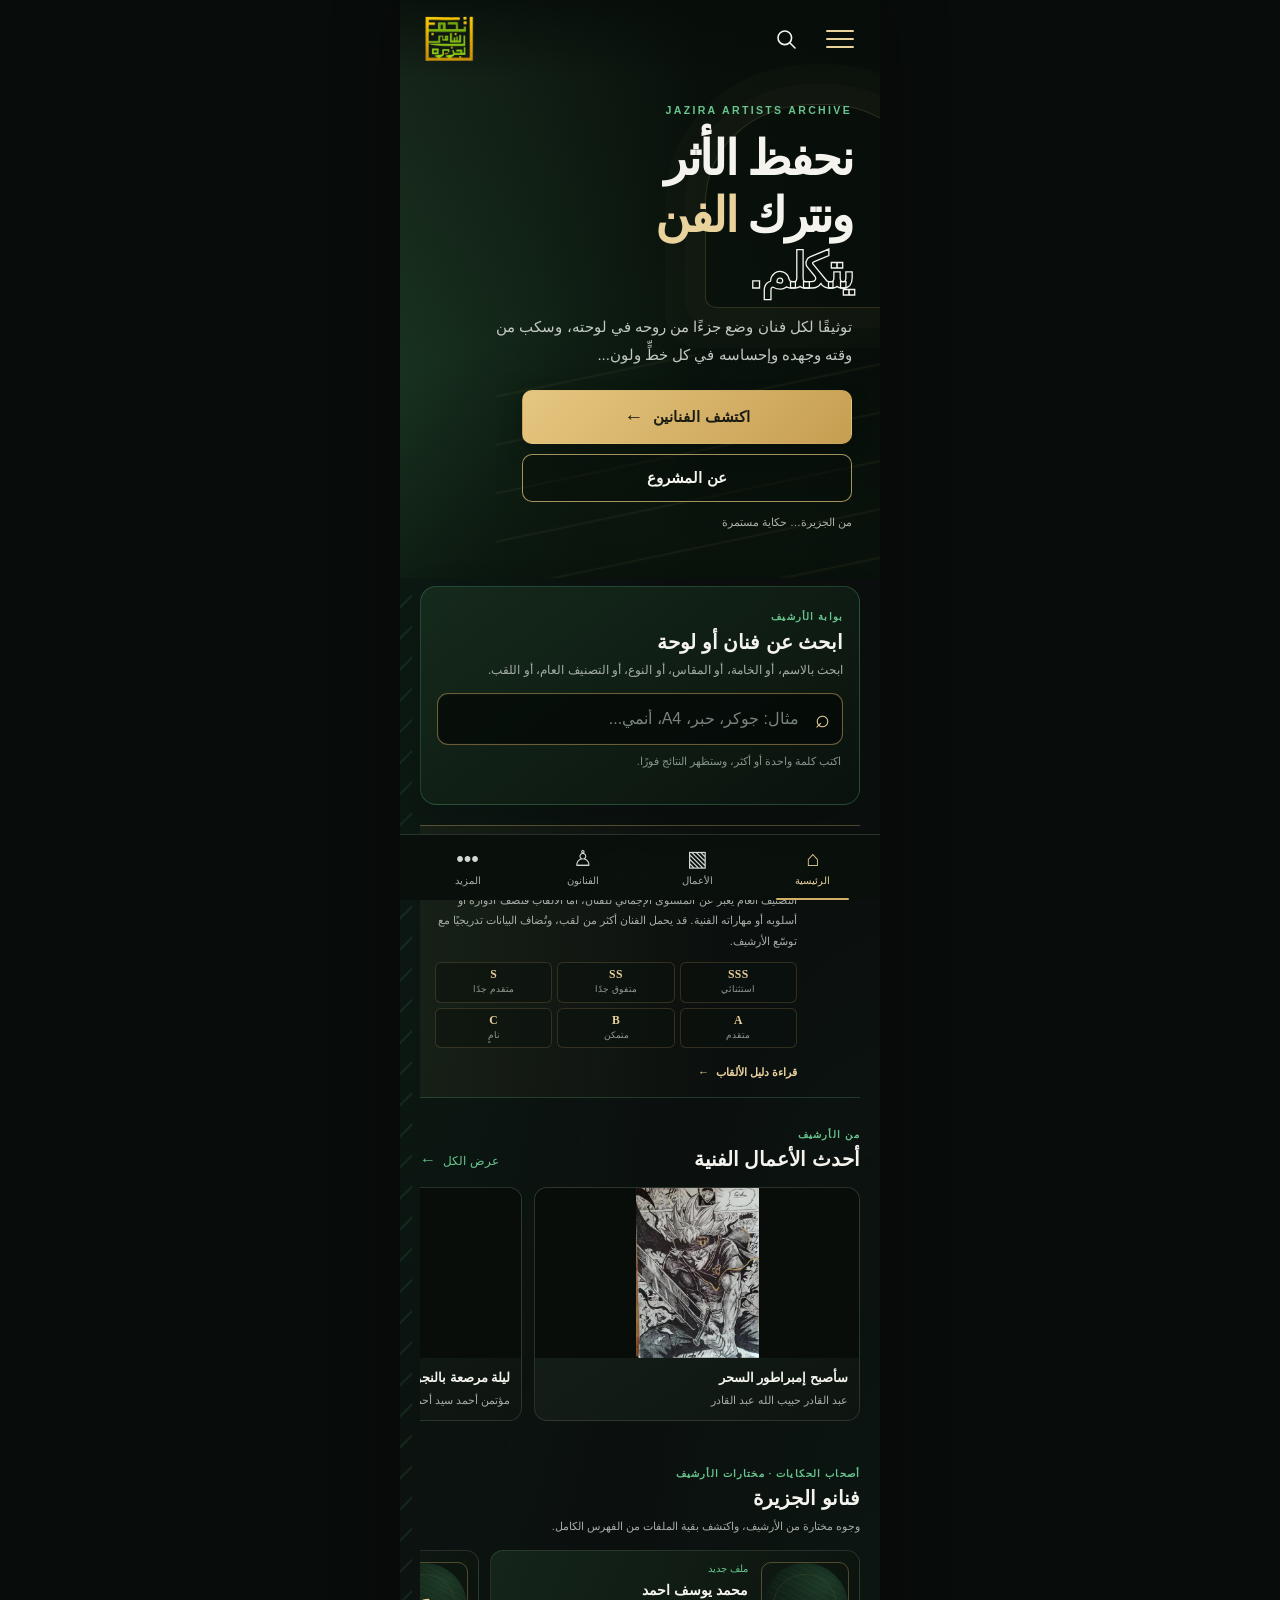
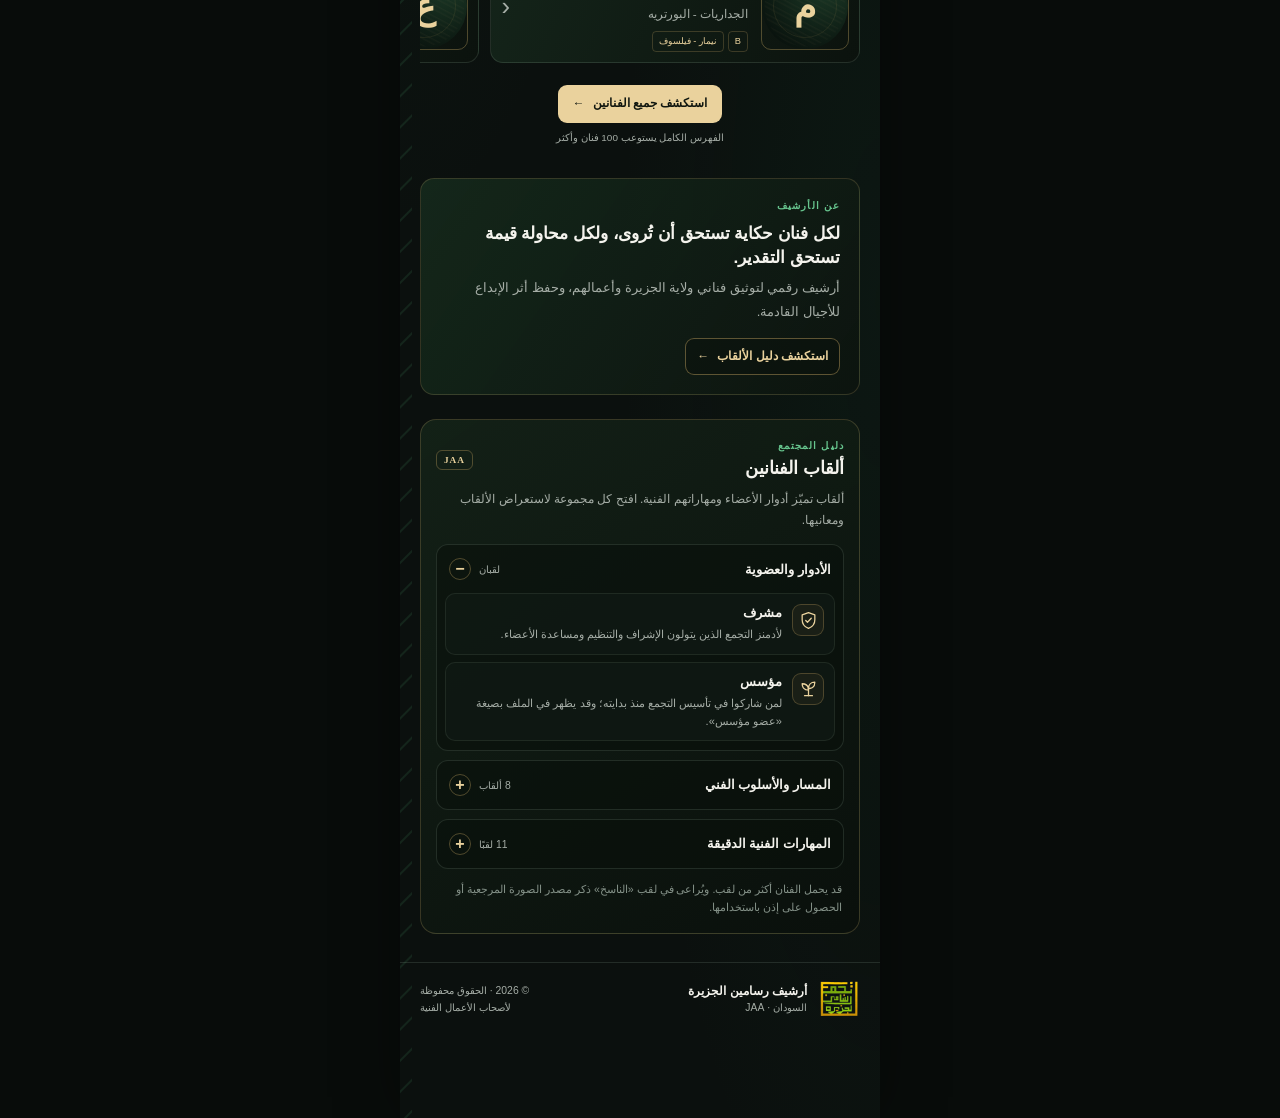
==== commit 2065cb87: "Apply featured artists homepage layout" ====
--- a/index.html
+++ b/index.html
@@ -6,7 +6,7 @@
   <meta name="theme-color" content="#0b100e">
   <meta name="description" content="أرشيف رسامين الجزيرة؛ توثيقًا لكل فنان وضع جزءًا من روحه في لوحته، وسكب من وقته وجهده وإحساسه في كل خطٍّ ولون...">
   <title>JAA | أرشيف رسامين الجزيرة</title>
-  <link rel="stylesheet" href="home-mobile.css?v=202610192010">
+  <link rel="stylesheet" href="home-mobile.css?v=202610200803">
 </head>
 <body>
   <div class="page-shell">
@@ -104,62 +104,52 @@
         </div>
                 <div class="artwork-list" id="latest-artworks" aria-live="polite">
           <a class="artwork-card" href="artists/abdulqader/index.html#artworks">
-            <img class="artwork-image" src="artworks/abdulqader/artworks_gido_gido-art-03.jpg" alt="لوحة أوجيرو أوبناي للفنان عبد القادر حبيب الله عبد القادر" loading="lazy">
-            <div class="artwork-meta"><div><h3>أوجيرو أوبناي</h3><p>عبد القادر حبيب الله عبد القادر</p></div><span class="artwork-year"></span></div>
-          </a>
-          <a class="artwork-card" href="artists/abdulqader/index.html#artworks">
-            <img class="artwork-image" src="artworks/abdulqader/artworks_gido_gido-art-02.jpg" alt="لوحة كيلوا زولديك للفنان عبد القادر حبيب الله عبد القادر" loading="lazy">
-            <div class="artwork-meta"><div><h3>كيلوا زولديك</h3><p>عبد القادر حبيب الله عبد القادر</p></div><span class="artwork-year"></span></div>
-          </a>
-          <a class="artwork-card" href="artists/abdulqader/index.html#artworks">
-            <img
-              class="artwork-image"
-              src="artworks/abdulqader/artworks_gido_gido-art-01.jpg"
-              alt="لوحة فريناليزا للفنان عبد القادر حبيب الله عبد القادر"
-              loading="lazy"
-            >
-            <div class="artwork-meta">
-              <div>
-                <h3>فريناليزا</h3>
-                <p>عبد القادر حبيب الله عبد القادر</p>
-              </div>
-              <span class="artwork-year"></span>
-            </div>
+            <img class="artwork-image" src="artworks/abdulqader/artworks_gido_gido-art-04.jpg" alt="لوحة سأصبح إمبراطور السحر للفنان عبد القادر حبيب الله عبد القادر" loading="lazy">
+            <div class="artwork-meta"><div><h3>سأصبح إمبراطور السحر</h3><p>عبد القادر حبيب الله عبد القادر</p></div><span class="artwork-year"></span></div>
+          </a>
+          <a class="artwork-card" href="artists/mootamen/index.html#artworks">
+            <img class="artwork-image" src="artworks/tmn/artworks_tmn_tmn-art-04.jpg" alt="لوحة ليلة مرصعة بالنجوم لفان جوخ باللون الوردي للفنان مؤتمن أحمد سيد أحمد" loading="lazy">
+            <div class="artwork-meta"><div><h3>ليلة مرصعة بالنجوم لفان جوخ - باللون الوردي</h3><p>مؤتمن أحمد سيد أحمد</p></div><span class="artwork-year"></span></div>
+          </a>
+          <a class="artwork-card" href="artists/sohaib/index.html#artworks">
+            <img class="artwork-image" src="artworks/sohaib/artworks_sohaib_sohaib-art-01.jpg" alt="لوحة شينرا للفنان صهيب محمد أحمد محمد" loading="lazy">
+            <div class="artwork-meta"><div><h3>شينرا</h3><p>صهيب محمد أحمد محمد</p></div><span class="artwork-year">2026</span></div>
           </a>
                 </div>
       </section>
 
       <section class="content-section artists-section" id="artists" aria-labelledby="artists-title">
         <div class="section-heading">
-          <div><span class="section-kicker">أصحاب الحكايات</span><h2 id="artists-title">فنانو الجزيرة</h2></div>
-          <a class="text-link" href="artists/sohaib/index.html">عرض الكل <span aria-hidden="true">←</span></a>
-        </div>
-        <a class="artist-card" href="artists/sohaib/index.html">
-          <img src="artists/sohaib/sohaib-profile.png" alt="صورة الفنان صهيب محمد أحمد محمد">
-          <span class="artist-info"><strong>صهيب محمد أحمد محمد</strong><span>فنان · أنمي ومانجا</span><span class="artist-cta">عرض الملف الشخصي <b aria-hidden="true">←</b></span></span>
-          <span class="artist-arrow" aria-hidden="true">‹</span>
-        </a>
-        <a class="artist-card" href="artists/kaab/index.html">
-          <img src="artists/kaab/kab-profile.png" alt="صورة الفنان كعب الأحبار محمد موسى">
-          <span class="artist-info"><strong>كعب الأحبار محمد موسى</strong><span>فنان · أنمي ومانجا</span><span class="artist-cta">عرض الملف الشخصي <b aria-hidden="true">←</b></span></span>
-          <span class="artist-arrow" aria-hidden="true">‹</span>
-        </a>
-        <a class="artist-card" href="artists/mootamen/index.html">
-          <img src="artists/mootamen/profile-placeholder.svg" alt="رمز مؤقت للفنان مؤتمن أحمد سيد أحمد">
-          <span class="artist-info"><strong>مؤتمن أحمد سيد أحمد</strong><span>فنان هاوٍ · بورتريه وحيوانات</span><span class="artist-cta">عرض الملف الشخصي <b aria-hidden="true">←</b></span></span>
-          <span class="artist-arrow" aria-hidden="true">‹</span>
-        </a>
-        <a class="artist-card" href="artists/abdulqader/index.html">
-          <img src="artists/abdulqader/profile-placeholder.svg" alt="رمز مؤقت للفنان عبد القادر حبيب الله عبد القادر">
-          <span class="artist-info"><strong>عبد القادر حبيب الله عبد القادر</strong><span>فنان هاوٍ · أنمي</span><span class="artist-cta">عرض الملف الشخصي <b aria-hidden="true">←</b></span></span>
-          <span class="artist-arrow" aria-hidden="true">‹</span>
-        </a>
-        <a class="artist-card" href="artists/mohamed-yousif/index.html">
-          <img src="artists/mohamed-yousif/profile-placeholder.svg" alt="رمز مؤقت للفنان محمد يوسف احمد">
-          <span class="artist-info"><strong>محمد يوسف احمد</strong><span>فنان · جداريات وبورتريه</span><span class="artist-cta">عرض الملف الشخصي <b aria-hidden="true">←</b></span></span>
-          <span class="artist-arrow" aria-hidden="true">‹</span>
-        </a>
-        <p class="artist-note">ملفات الفنانين تُضاف تباعًا إلى الأرشيف.</p>
+          <div><span class="section-kicker">أصحاب الحكايات · مختارات الأرشيف</span><h2 id="artists-title">فنانو الجزيرة</h2><p class="artists-intro">وجوه مختارة من الأرشيف، واكتشف بقية الملفات من الفهرس الكامل.</p></div>
+        </div>
+        <div class="featured-artists-list" aria-label="مختارات من الفنانين">
+          <a class="artist-card featured-artist-card" href="artists/mohamed-yousif/index.html">
+            <img src="artists/mohamed-yousif/profile-placeholder.svg" alt="رمز مؤقت للفنان محمد يوسف احمد">
+            <span class="artist-info"><small>ملف جديد</small><strong>محمد يوسف احمد</strong><span>الجداريات - البورتريه</span><span class="artist-tags"><b>B</b><b>نيمار - فيلسوف</b></span></span>
+            <span class="artist-arrow" aria-hidden="true">‹</span>
+          </a>
+          <a class="artist-card featured-artist-card" href="artists/abdulqader/index.html">
+            <img src="artists/abdulqader/profile-placeholder.svg" alt="رمز مؤقت للفنان عبد القادر حبيب الله عبد القادر">
+            <span class="artist-info"><small>أعمال موثقة</small><strong>عبد القادر حبيب الله</strong><span>أنمي · حبر</span><span class="artist-tags"><b>C</b><b>جدو</b></span></span>
+            <span class="artist-arrow" aria-hidden="true">‹</span>
+          </a>
+          <a class="artist-card featured-artist-card" href="artists/mootamen/index.html">
+            <img src="artists/mootamen/profile-placeholder.svg" alt="رمز مؤقت للفنان مؤتمن أحمد سيد أحمد">
+            <span class="artist-info"><small>أعمال موثقة</small><strong>مؤتمن أحمد سيد أحمد</strong><span>بورتريه وحيوانات</span><span class="artist-tags"><b>B</b><b>تمن</b></span></span>
+            <span class="artist-arrow" aria-hidden="true">‹</span>
+          </a>
+          <a class="artist-card featured-artist-card" href="artists/sohaib/index.html">
+            <img src="artists/sohaib/sohaib-profile.png" alt="صورة الفنان صهيب محمد أحمد محمد">
+            <span class="artist-info"><small>من الأرشيف</small><strong>صهيب محمد أحمد محمد</strong><span>أنمي ومانجا</span><span class="artist-tags"><b>B</b><b>جوكر</b></span></span>
+            <span class="artist-arrow" aria-hidden="true">‹</span>
+          </a>
+          <a class="artist-card featured-artist-card" href="artists/kaab/index.html">
+            <img src="artists/kaab/kab-profile.png" alt="صورة الفنان كعب الأحبار محمد موسى">
+            <span class="artist-info"><small>من الأرشيف</small><strong>كعب الأحبار محمد موسى</strong><span>أنمي ومانجا · رقمي</span><span class="artist-tags"><b>B</b><b>خبير</b></span></span>
+            <span class="artist-arrow" aria-hidden="true">‹</span>
+          </a>
+        </div>
+        <div class="artists-directory-cta"><a href="artists/index.html">استكشف جميع الفنانين <span aria-hidden="true">←</span></a><small>الفهرس الكامل يستوعب 100 فنان وأكثر</small></div>
       </section>
 
       <section class="about-section" id="about">
--- a/home-mobile.css
+++ b/home-mobile.css
@@ -195,15 +195,25 @@
 .artwork-meta p, .artwork-year { margin: 2px 0 0; color: var(--muted); font-size: .69rem; }
 .artwork-year { direction: ltr; }
 .artists-section { padding-top: 28px; }
+.artists-intro { margin: 5px 0 0; color: var(--muted); font-size: .68rem; line-height: 1.7; }
+.featured-artists-list { display: grid; grid-auto-columns: 84%; grid-auto-flow: column; gap: 11px; overflow-x: auto; padding: 0 0 9px; scroll-snap-type: x mandatory; scrollbar-width: none; }
+.featured-artists-list::-webkit-scrollbar { display: none; }
 .artist-card { position: relative; min-height: 112px; display: flex; align-items: center; gap: 13px; padding: 10px; border: 1px solid var(--line); border-radius: 13px; background: linear-gradient(115deg, rgba(21,38,27,.96), rgba(12,19,14,.96)); }
+.featured-artist-card { min-width: 0; scroll-snap-align: start; }
 .artist-card > img { width: 88px; height: 88px; flex: 0 0 88px; object-fit: cover; border-radius: 10px; border: 1px solid rgba(205,174,103,.35); }
 .artist-info { display: grid; gap: 2px; min-width: 0; }
+.artist-info small { color: var(--green); font-size: .61rem; }
 .artist-info strong { color: var(--text); font-size: .9rem; }
 .artist-info > span:not(.artist-cta) { color: var(--muted); font-size: .73rem; }
+.artist-info .artist-tags { display: flex; gap: 4px; margin-top: 5px; overflow: hidden; }
+.artist-tags b { padding: 2px 6px; overflow: hidden; border: 1px solid rgba(210,174,103,.23); border-radius: 4px; color: var(--gold-light); font-size: .58rem; font-weight: 500; text-overflow: ellipsis; white-space: nowrap; }
 .artist-info .artist-cta { margin-top: 6px; color: var(--gold-light); font-size: .71rem; }
 .artist-cta b { margin-inline-start: 5px; font-size: 1rem; }
 .artist-arrow { margin-inline-start: auto; color: var(--muted); font-size: 1.6rem; }
-.artist-note { color: var(--muted); font-size: .72rem; margin: 9px 2px 0; }
+.artists-directory-cta { display: grid; justify-items: center; gap: 7px; margin-top: 13px; text-align: center; }
+.artists-directory-cta a { padding: 9px 15px; border-radius: 9px; color: #10160f; background: var(--gold-light); font-size: .74rem; font-weight: 800; }
+.artists-directory-cta a span { margin-inline-start: 5px; }
+.artists-directory-cta small { color: var(--muted); font-size: .62rem; }
 .about-section { margin: 24px 20px 10px; padding: 19px; border: 1px solid rgba(202,174,111,.2); border-radius: 14px; background: linear-gradient(125deg, rgba(24,49,32,.7), rgba(13,20,15,.85)); }
 .about-section h2 { margin: 7px 0; font-size: 1.08rem; }
 .about-section p { margin: 0; color: var(--muted); font-size: .82rem; line-height: 1.85; }
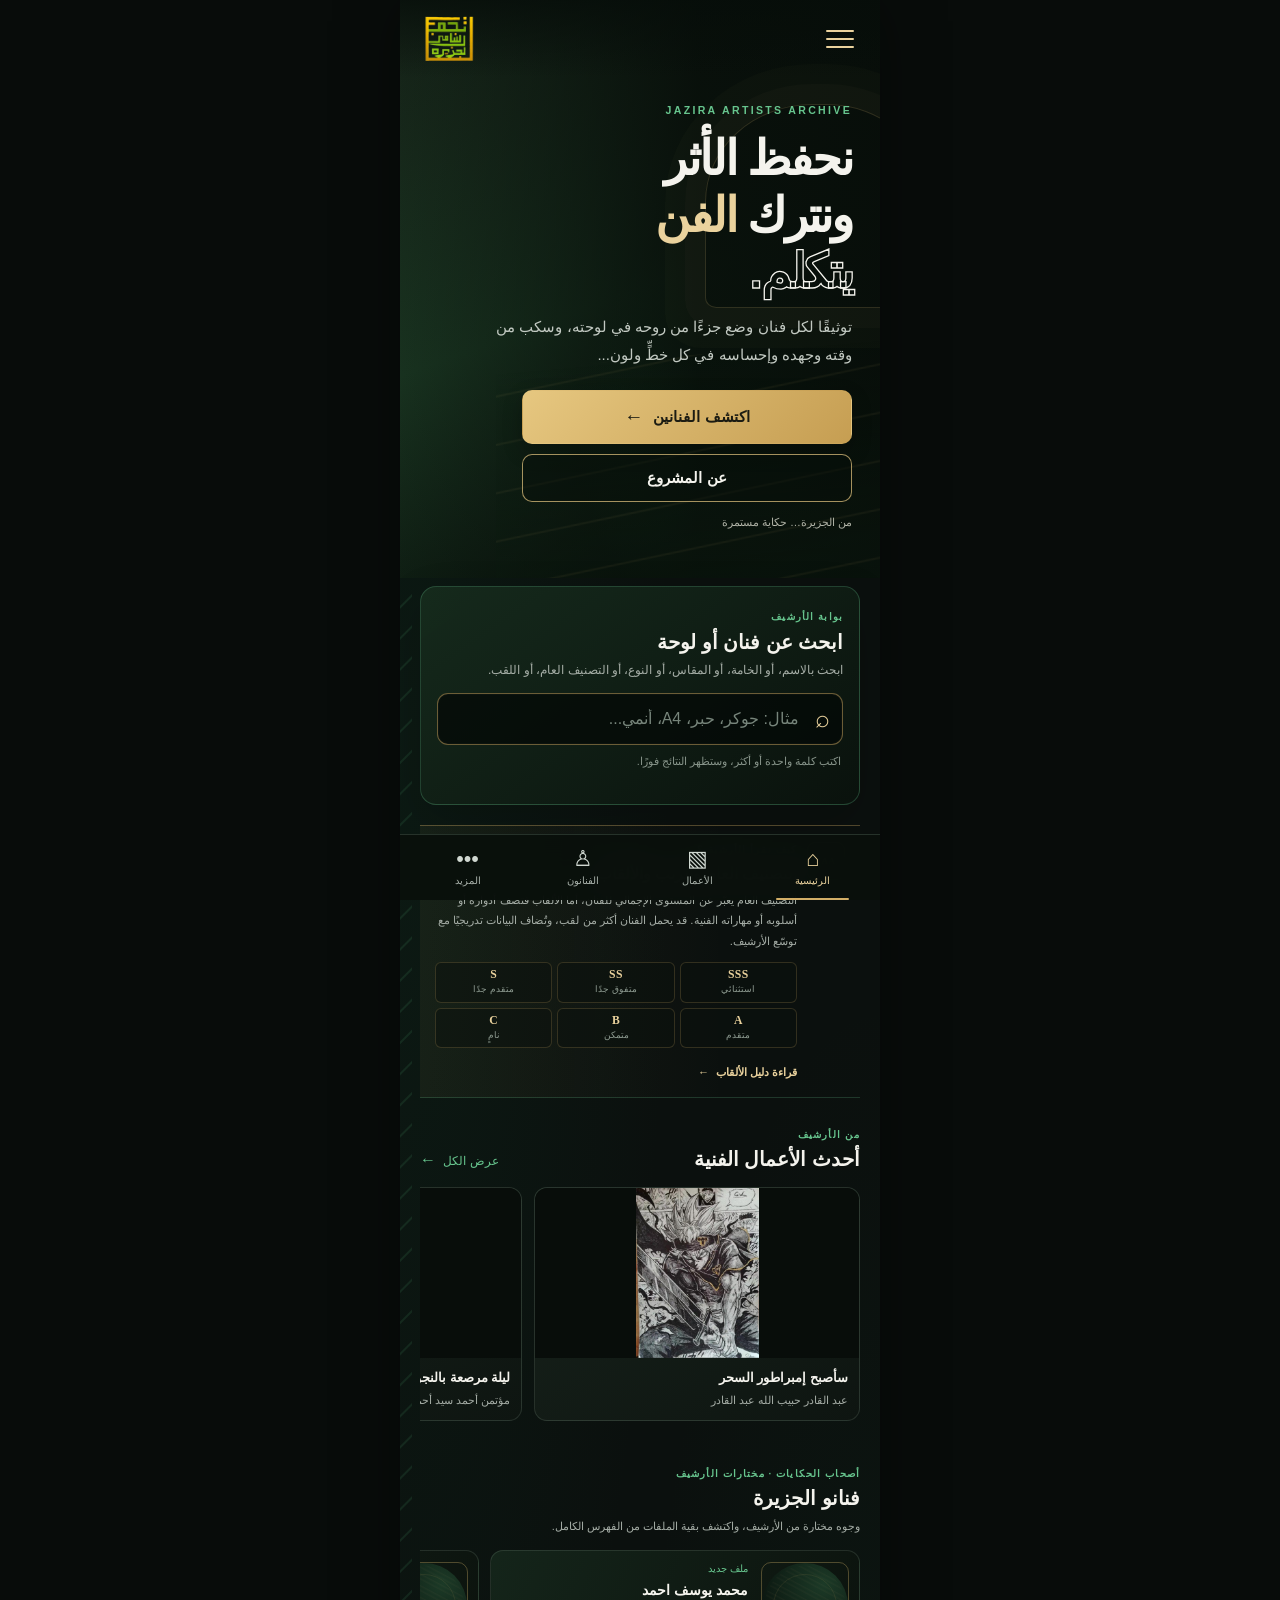
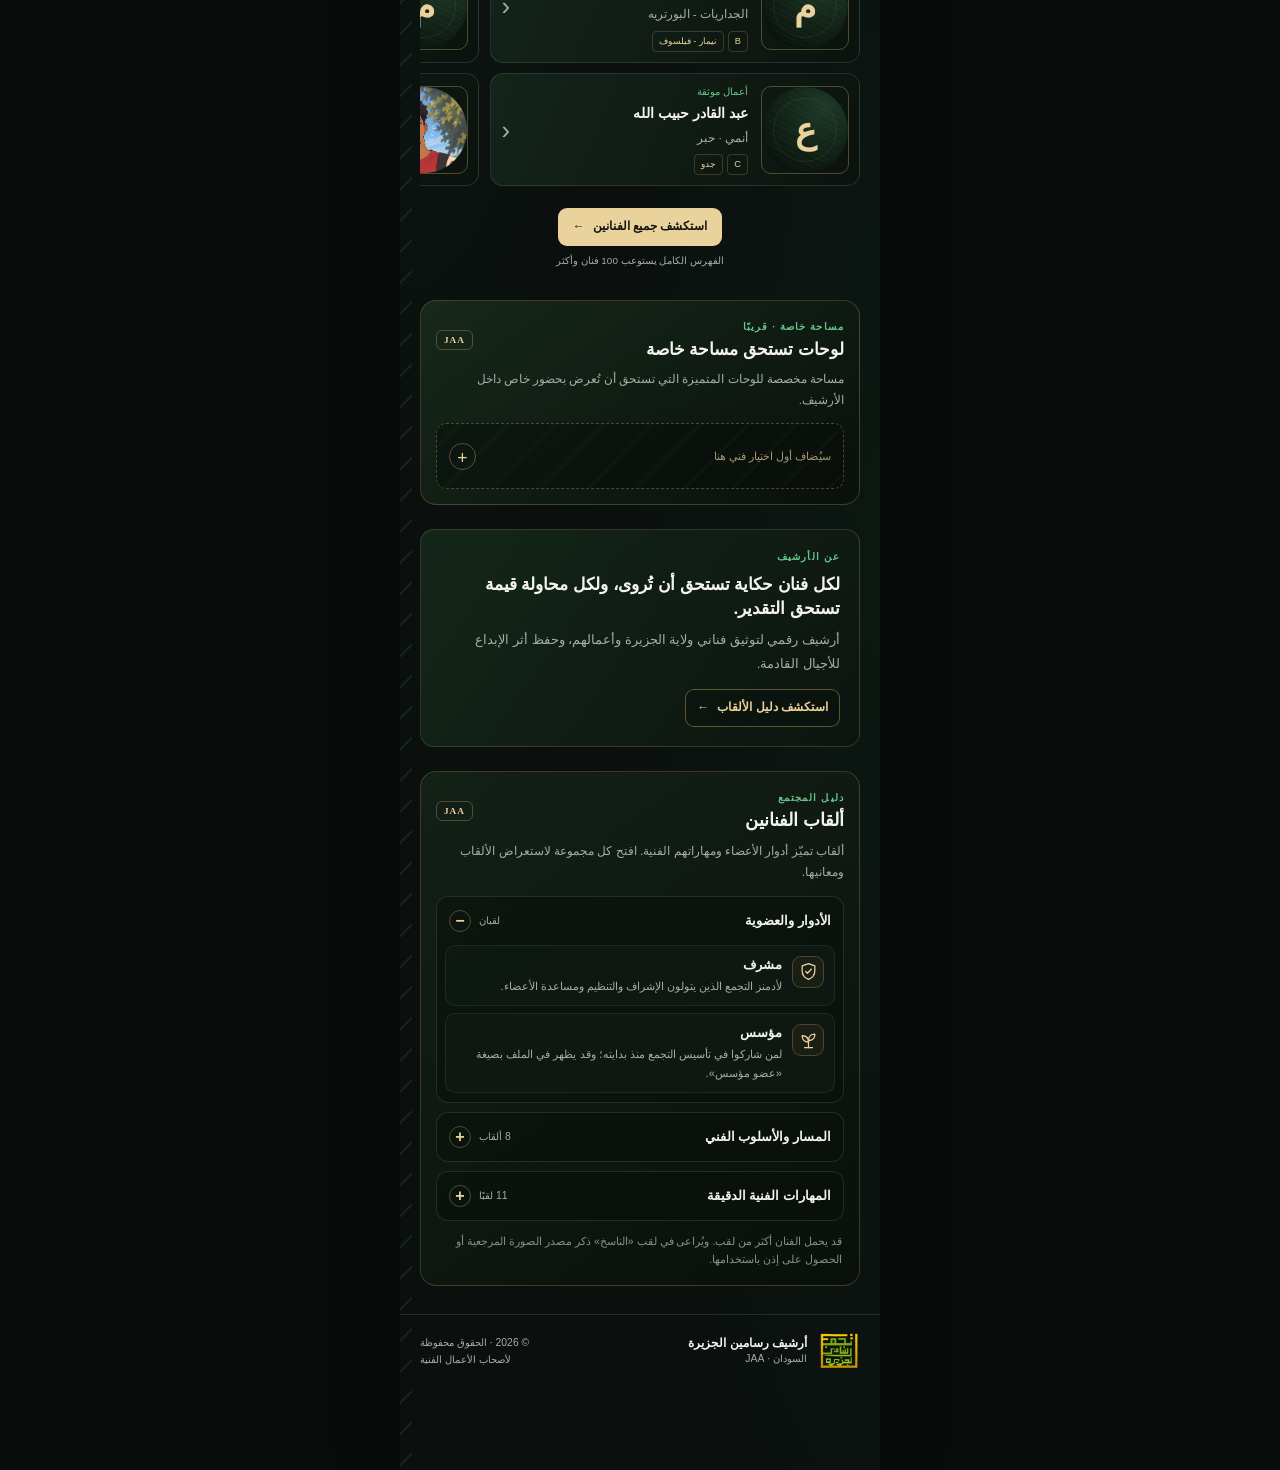
==== commit 9972df45: "Refine homepage artist rows and reserve featured artwork space" ====
--- a/index.html
+++ b/index.html
@@ -15,15 +15,6 @@
         <img src="Sudanese-Artist.png" alt="شعار أرشيف رسامين الجزيرة">
       </a>
       <div class="header-actions">
-        <details class="search-box">
-          <summary aria-label="فتح البحث">
-            <svg viewBox="0 0 24 24" aria-hidden="true"><circle cx="10.8" cy="10.8" r="6.8"></circle><path d="m16 16 5 5"></path></svg>
-          </summary>
-          <form action="#archive-search-section" role="search" data-header-search-form>
-            <label class="visually-hidden" for="archive-search">ابحث في الأرشيف</label>
-            <input id="archive-search" type="search" placeholder="ابحث في الأرشيف..." data-header-search-input>
-          </form>
-        </details>
         <details class="menu-box">
           <summary aria-label="فتح القائمة">
             <span></span><span></span><span></span>
@@ -150,6 +141,15 @@
           </a>
         </div>
         <div class="artists-directory-cta"><a href="artists/index.html">استكشف جميع الفنانين <span aria-hidden="true">←</span></a><small>الفهرس الكامل يستوعب 100 فنان وأكثر</small></div>
+      </section>
+
+      <section class="featured-artworks-space" id="special-artworks" aria-labelledby="special-artworks-title">
+        <div class="section-heading">
+          <div><span class="section-kicker">مساحة خاصة · قريبًا</span><h2 id="special-artworks-title">لوحات تستحق مساحة خاصة</h2></div>
+          <span class="special-artworks-mark" aria-hidden="true">JAA</span>
+        </div>
+        <p>مساحة مخصصة للوحات المتميزة التي تستحق أن تُعرض بحضور خاص داخل الأرشيف.</p>
+        <div class="special-artworks-empty" aria-label="مساحة محجوزة للوحات المتميزة"><span>سيُضاف أول اختيار فني هنا</span><b aria-hidden="true">+</b></div>
       </section>
 
       <section class="about-section" id="about">
--- a/home-mobile.css
+++ b/home-mobile.css
@@ -196,7 +196,7 @@
 .artwork-year { direction: ltr; }
 .artists-section { padding-top: 28px; }
 .artists-intro { margin: 5px 0 0; color: var(--muted); font-size: .68rem; line-height: 1.7; }
-.featured-artists-list { display: grid; grid-auto-columns: 84%; grid-auto-flow: column; gap: 11px; overflow-x: auto; padding: 0 0 9px; scroll-snap-type: x mandatory; scrollbar-width: none; }
+.featured-artists-list { display: grid; grid-template-rows: repeat(2, minmax(0, auto)); grid-auto-columns: 84%; grid-auto-flow: column; gap: 10px 11px; overflow-x: auto; padding: 0 0 9px; scroll-snap-type: x mandatory; scrollbar-width: none; }
 .featured-artists-list::-webkit-scrollbar { display: none; }
 .artist-card { position: relative; min-height: 112px; display: flex; align-items: center; gap: 13px; padding: 10px; border: 1px solid var(--line); border-radius: 13px; background: linear-gradient(115deg, rgba(21,38,27,.96), rgba(12,19,14,.96)); }
 .featured-artist-card { min-width: 0; scroll-snap-align: start; }
@@ -214,6 +214,15 @@
 .artists-directory-cta a { padding: 9px 15px; border-radius: 9px; color: #10160f; background: var(--gold-light); font-size: .74rem; font-weight: 800; }
 .artists-directory-cta a span { margin-inline-start: 5px; }
 .artists-directory-cta small { color: var(--muted); font-size: .62rem; }
+.featured-artworks-space { position: relative; z-index: 1; margin: 23px 20px 10px; padding: 18px 15px 15px; border: 1px solid rgba(210,174,103,.24); border-radius: 16px; background: linear-gradient(145deg, rgba(25,43,29,.9), rgba(10,16,12,.98)); }
+.featured-artworks-space .section-heading { align-items: center; margin-bottom: 7px; }
+.featured-artworks-space .section-heading h2 { margin: 0; font-size: 1.08rem; }
+.featured-artworks-space p { margin: 0; color: var(--muted); font-size: .73rem; line-height: 1.8; }
+.special-artworks-mark { padding: 4px 7px; border: 1px solid rgba(210,174,103,.32); border-radius: 6px; color: var(--gold-light); font: 700 .58rem Georgia, serif; letter-spacing: .1em; }
+.special-artworks-empty { position: relative; display: flex; align-items: center; justify-content: space-between; min-height: 66px; margin-top: 13px; padding: 10px 12px; overflow: hidden; border: 1px dashed rgba(210,174,103,.35); border-radius: 10px; color: rgba(234,210,157,.7); background: rgba(7,13,9,.45); font-size: .7rem; }
+.special-artworks-empty::before { position: absolute; inset: 0; content: ""; opacity: .4; background: repeating-linear-gradient(135deg, transparent 0 15px, rgba(210,174,103,.08) 16px 17px, transparent 18px 34px); }
+.special-artworks-empty span, .special-artworks-empty b { position: relative; }
+.special-artworks-empty b { display: grid; width: 27px; height: 27px; place-items: center; border: 1px solid rgba(210,174,103,.38); border-radius: 50%; color: var(--gold-light); font-size: 1.1rem; font-weight: 400; }
 .about-section { margin: 24px 20px 10px; padding: 19px; border: 1px solid rgba(202,174,111,.2); border-radius: 14px; background: linear-gradient(125deg, rgba(24,49,32,.7), rgba(13,20,15,.85)); }
 .about-section h2 { margin: 7px 0; font-size: 1.08rem; }
 .about-section p { margin: 0; color: var(--muted); font-size: .82rem; line-height: 1.85; }
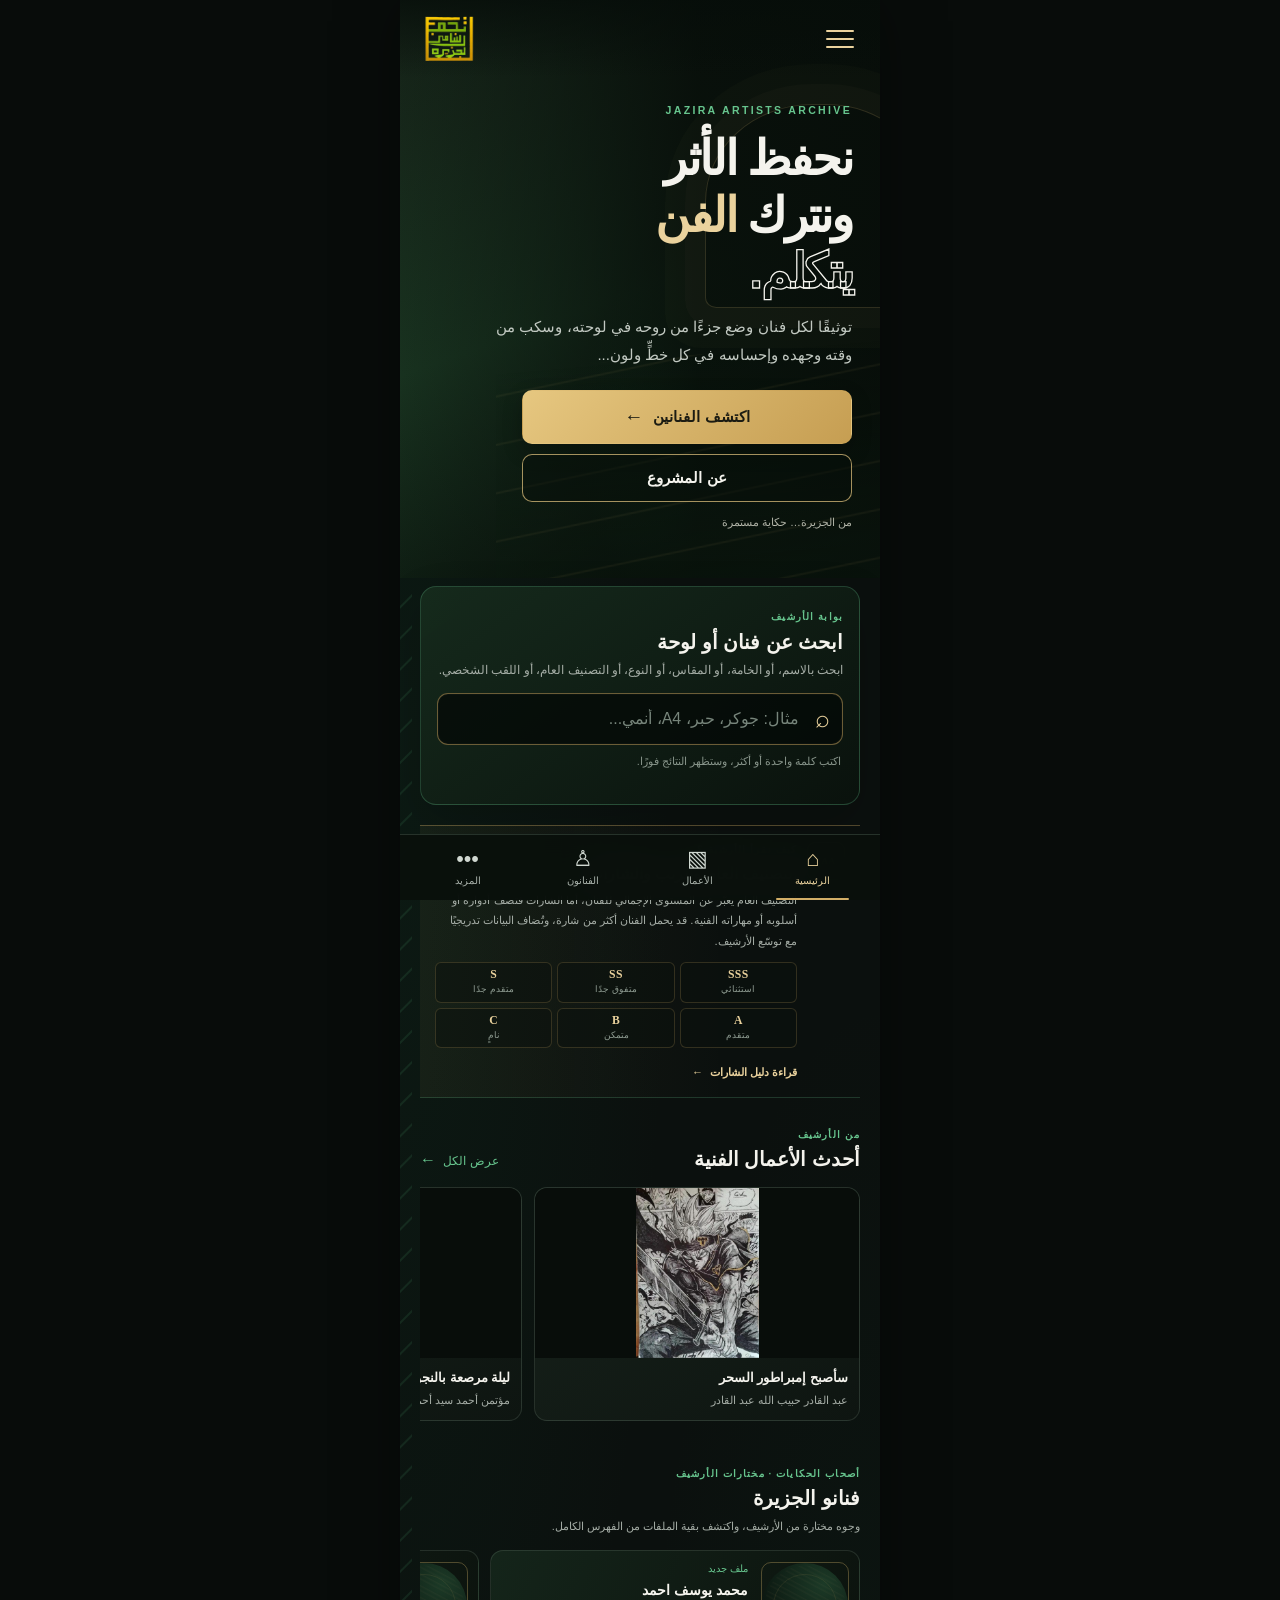
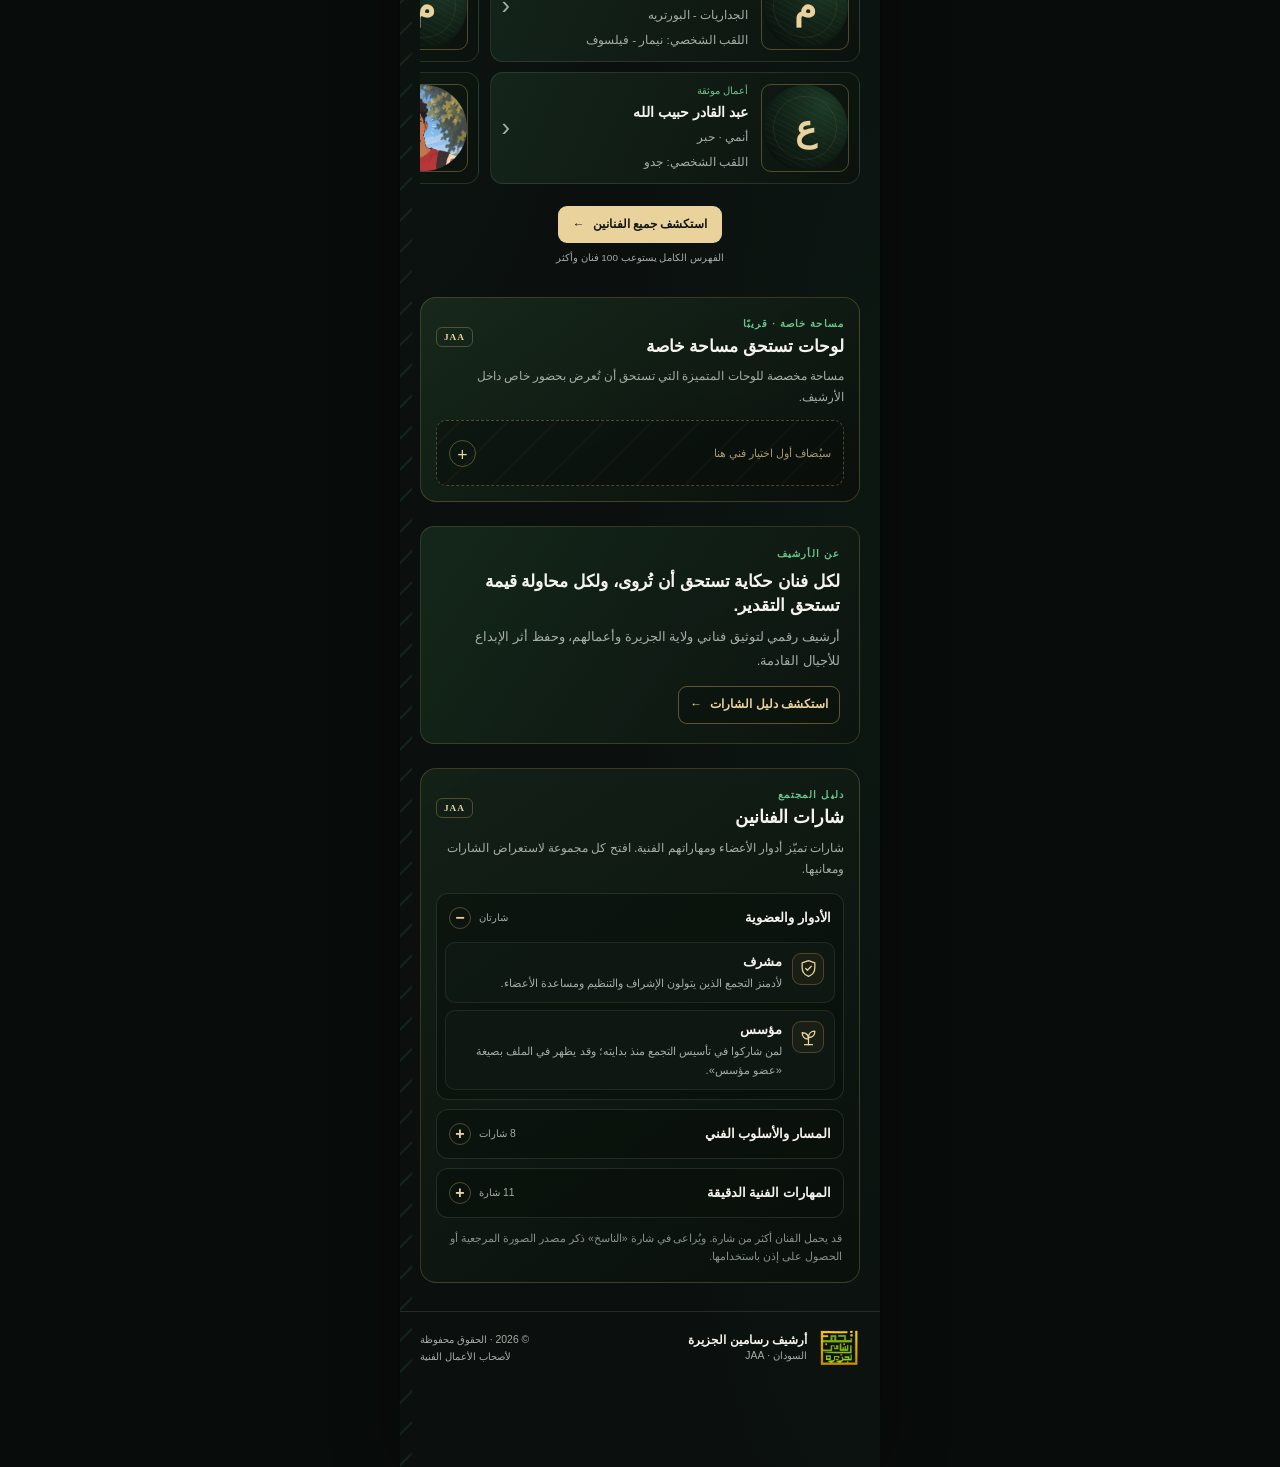
==== commit 28818a88: "Clarify personal nicknames and artist badges" ====
--- a/index.html
+++ b/index.html
@@ -24,7 +24,7 @@
             <a href="#artworks">الأعمال الفنية</a>
             <a href="#artists">الفنانون</a>
             <a href="#about">عن الأرشيف</a>
-            <a href="#title-guide">دليل الألقاب</a>
+            <a href="#title-guide">دليل الشارات</a>
           </nav>
         </details>
       </div>
@@ -54,7 +54,7 @@
         <div class="search-intro">
           <span class="section-kicker">بوابة الأرشيف</span>
           <h2 id="archive-search-title">ابحث عن فنان أو لوحة</h2>
-          <p>ابحث بالاسم، أو الخامة، أو المقاس، أو النوع، أو التصنيف العام، أو اللقب.</p>
+          <p>ابحث بالاسم، أو الخامة، أو المقاس، أو النوع، أو التصنيف العام، أو اللقب الشخصي.</p>
         </div>
         <div class="search-layout">
           <div class="search-main-column">
@@ -74,8 +74,8 @@
         <span class="classification-note-mark" aria-hidden="true">JAA</span>
         <div>
           <span class="section-kicker">كيف نقرأ الأرشيف؟</span>
-          <h2 id="classification-note-title">التصنيف العام والرتب والألقاب</h2>
-          <p>التصنيف العام يعبّر عن المستوى الإجمالي للفنان، أما الألقاب فتصف أدواره أو أسلوبه أو مهاراته الفنية. قد يحمل الفنان أكثر من لقب، وتُضاف البيانات تدريجيًا مع توسّع الأرشيف.</p>
+          <h2 id="classification-note-title">التصنيف العام والرتب والشارات</h2>
+          <p>التصنيف العام يعبّر عن المستوى الإجمالي للفنان، أما الشارات فتصف أدواره أو أسلوبه أو مهاراته الفنية. قد يحمل الفنان أكثر من شارة، وتُضاف البيانات تدريجيًا مع توسّع الأرشيف.</p>
           <div class="rank-key" aria-label="مفتاح التصنيفات العامة">
             <div><b>SSS</b><span>استثنائي</span></div>
             <div><b>SS</b><span>متفوق جدًا</span></div>
@@ -85,7 +85,7 @@
             <div><b>C</b><span>نامٍ</span></div>
           </div>
         </div>
-        <a class="classification-note-link" href="#title-guide">قراءة دليل الألقاب <span aria-hidden="true">←</span></a>
+        <a class="classification-note-link" href="#title-guide">قراءة دليل الشارات <span aria-hidden="true">←</span></a>
       </section>
 
       <section class="content-section" id="artworks" aria-labelledby="artworks-title">
@@ -116,27 +116,27 @@
         <div class="featured-artists-list" aria-label="مختارات من الفنانين">
           <a class="artist-card featured-artist-card" href="artists/mohamed-yousif/index.html">
             <img src="artists/mohamed-yousif/profile-placeholder.svg" alt="رمز مؤقت للفنان محمد يوسف احمد">
-            <span class="artist-info"><small>ملف جديد</small><strong>محمد يوسف احمد</strong><span>الجداريات - البورتريه</span><span class="artist-tags"><b>B</b><b>نيمار - فيلسوف</b></span></span>
+            <span class="artist-info"><small>ملف جديد</small><strong>محمد يوسف احمد</strong><span>الجداريات - البورتريه</span><span class="artist-personal-nickname">اللقب الشخصي: نيمار - فيلسوف</span></span>
             <span class="artist-arrow" aria-hidden="true">‹</span>
           </a>
           <a class="artist-card featured-artist-card" href="artists/abdulqader/index.html">
             <img src="artists/abdulqader/profile-placeholder.svg" alt="رمز مؤقت للفنان عبد القادر حبيب الله عبد القادر">
-            <span class="artist-info"><small>أعمال موثقة</small><strong>عبد القادر حبيب الله</strong><span>أنمي · حبر</span><span class="artist-tags"><b>C</b><b>جدو</b></span></span>
+            <span class="artist-info"><small>أعمال موثقة</small><strong>عبد القادر حبيب الله</strong><span>أنمي · حبر</span><span class="artist-personal-nickname">اللقب الشخصي: جدو</span></span>
             <span class="artist-arrow" aria-hidden="true">‹</span>
           </a>
           <a class="artist-card featured-artist-card" href="artists/mootamen/index.html">
             <img src="artists/mootamen/profile-placeholder.svg" alt="رمز مؤقت للفنان مؤتمن أحمد سيد أحمد">
-            <span class="artist-info"><small>أعمال موثقة</small><strong>مؤتمن أحمد سيد أحمد</strong><span>بورتريه وحيوانات</span><span class="artist-tags"><b>B</b><b>تمن</b></span></span>
+            <span class="artist-info"><small>أعمال موثقة</small><strong>مؤتمن أحمد سيد أحمد</strong><span>بورتريه وحيوانات</span><span class="artist-personal-nickname">اللقب الشخصي: تمن</span></span>
             <span class="artist-arrow" aria-hidden="true">‹</span>
           </a>
           <a class="artist-card featured-artist-card" href="artists/sohaib/index.html">
             <img src="artists/sohaib/sohaib-profile.png" alt="صورة الفنان صهيب محمد أحمد محمد">
-            <span class="artist-info"><small>من الأرشيف</small><strong>صهيب محمد أحمد محمد</strong><span>أنمي ومانجا</span><span class="artist-tags"><b>B</b><b>جوكر</b></span></span>
+            <span class="artist-info"><small>من الأرشيف</small><strong>صهيب محمد أحمد محمد</strong><span>أنمي ومانجا</span><span class="artist-personal-nickname">اللقب الشخصي: أوبي</span></span>
             <span class="artist-arrow" aria-hidden="true">‹</span>
           </a>
           <a class="artist-card featured-artist-card" href="artists/kaab/index.html">
             <img src="artists/kaab/kab-profile.png" alt="صورة الفنان كعب الأحبار محمد موسى">
-            <span class="artist-info"><small>من الأرشيف</small><strong>كعب الأحبار محمد موسى</strong><span>أنمي ومانجا · رقمي</span><span class="artist-tags"><b>B</b><b>خبير</b></span></span>
+            <span class="artist-info"><small>من الأرشيف</small><strong>كعب الأحبار محمد موسى</strong><span>أنمي ومانجا · رقمي</span><span class="artist-personal-nickname">اللقب الشخصي: كاتشان</span></span>
             <span class="artist-arrow" aria-hidden="true">‹</span>
           </a>
         </div>
@@ -156,15 +156,15 @@
         <span class="section-kicker">عن الأرشيف</span>
         <h2>لكل فنان حكاية تستحق أن تُروى، ولكل محاولة قيمة تستحق التقدير.</h2>
         <p>أرشيف رقمي لتوثيق فناني ولاية الجزيرة وأعمالهم، وحفظ أثر الإبداع للأجيال القادمة.</p>
-        <a class="title-guide-link" href="#title-guide">استكشف دليل الألقاب <span aria-hidden="true">←</span></a>
+        <a class="title-guide-link" href="#title-guide">استكشف دليل الشارات <span aria-hidden="true">←</span></a>
       </section>
 
       <section class="title-guide" id="title-guide" aria-labelledby="title-guide-heading">
         <div class="section-heading">
-          <div><span class="section-kicker">دليل المجتمع</span><h2 id="title-guide-heading">ألقاب الفنانين</h2></div>
+          <div><span class="section-kicker">دليل المجتمع</span><h2 id="title-guide-heading">شارات الفنانين</h2></div>
           <span class="title-guide-mark" aria-hidden="true">JAA</span>
         </div>
-        <p class="title-guide-intro">ألقاب تميّز أدوار الأعضاء ومهاراتهم الفنية. افتح كل مجموعة لاستعراض الألقاب ومعانيها.</p>
+        <p class="title-guide-intro">شارات تميّز أدوار الأعضاء ومهاراتهم الفنية. افتح كل مجموعة لاستعراض الشارات ومعانيها.</p>
 
         <svg class="title-icon-sprite" width="0" height="0" aria-hidden="true" focusable="false">
           <symbol id="icon-moderator" viewBox="0 0 24 24"><path d="M12 2 20 5v6c0 5-3.4 9.2-8 11-4.6-1.8-8-6-8-11V5z"/><path d="m8.5 12 2.2 2.2 4.8-5"/></symbol>
@@ -191,7 +191,7 @@
         </svg>
 
         <details class="title-category" open>
-          <summary><span>الأدوار والعضوية</span><small class="title-category-count">لقبان</small><span class="title-category-toggle" aria-hidden="true"></span></summary>
+          <summary><span>الأدوار والعضوية</span><small class="title-category-count">شارتان</small><span class="title-category-toggle" aria-hidden="true"></span></summary>
           <div class="title-grid">
             <article class="title-card"><span class="title-card-icon"><svg viewBox="0 0 24 24" aria-hidden="true"><use href="#icon-moderator"></use></svg></span><div class="title-card-copy"><h3>مشرف</h3><p>لأدمنز التجمع الذين يتولون الإشراف والتنظيم ومساعدة الأعضاء.</p></div></article>
             <article class="title-card"><span class="title-card-icon"><svg viewBox="0 0 24 24" aria-hidden="true"><use href="#icon-founder"></use></svg></span><div class="title-card-copy"><h3>مؤسس</h3><p>لمن شاركوا في تأسيس التجمع منذ بدايته؛ وقد يظهر في الملف بصيغة «عضو مؤسس».</p></div></article>
@@ -199,7 +199,7 @@
         </details>
 
         <details class="title-category">
-          <summary><span>المسار والأسلوب الفني</span><small class="title-category-count">8 ألقاب</small><span class="title-category-toggle" aria-hidden="true"></span></summary>
+          <summary><span>المسار والأسلوب الفني</span><small class="title-category-count">8 شارات</small><span class="title-category-toggle" aria-hidden="true"></span></summary>
           <div class="title-grid">
             <article class="title-card"><span class="title-card-icon"><svg viewBox="0 0 24 24" aria-hidden="true"><use href="#icon-joker"></use></svg></span><div class="title-card-copy"><h3>جوكر</h3><p>للفنان الذي يتقن أساليب وخامات متعددة.</p></div></article>
             <article class="title-card"><span class="title-card-icon"><svg viewBox="0 0 24 24" aria-hidden="true"><use href="#icon-copyist"></use></svg></span><div class="title-card-copy"><h3>الناسخ</h3><p>لمن يتقن إعادة رسم صورة مرجعية كما هي، مع احترام الحقوق وذكر المصدر أو الحصول على إذن.</p></div></article>
@@ -213,7 +213,7 @@
         </details>
 
         <details class="title-category">
-          <summary><span>المهارات الفنية الدقيقة</span><small class="title-category-count">11 لقبًا</small><span class="title-category-toggle" aria-hidden="true"></span></summary>
+          <summary><span>المهارات الفنية الدقيقة</span><small class="title-category-count">11 شارة</small><span class="title-category-toggle" aria-hidden="true"></span></summary>
           <div class="title-grid">
             <article class="title-card"><span class="title-card-icon"><svg viewBox="0 0 24 24" aria-hidden="true"><use href="#icon-background"></use></svg></span><div class="title-card-copy"><h3>مهندس الخلفيات</h3><p>لمن يبني خلفيات غنية بالطبقات والعمق والتفاصيل.</p></div></article>
             <article class="title-card"><span class="title-card-icon"><svg viewBox="0 0 24 24" aria-hidden="true"><use href="#icon-muscles"></use></svg></span><div class="title-card-copy"><h3>نحّات العضلات</h3><p>لمن يتقن تشريح الجسم وإبراز بنية العضلات.</p></div></article>
@@ -229,7 +229,7 @@
           </div>
         </details>
 
-        <p class="title-guide-note">قد يحمل الفنان أكثر من لقب. ويُراعى في لقب «الناسخ» ذكر مصدر الصورة المرجعية أو الحصول على إذن باستخدامها.</p>
+        <p class="title-guide-note">قد يحمل الفنان أكثر من شارة. ويُراعى في شارة «الناسخ» ذكر مصدر الصورة المرجعية أو الحصول على إذن باستخدامها.</p>
       </section>
     </main>
 
--- a/home-mobile.css
+++ b/home-mobile.css
@@ -205,6 +205,7 @@
 .artist-info small { color: var(--green); font-size: .61rem; }
 .artist-info strong { color: var(--text); font-size: .9rem; }
 .artist-info > span:not(.artist-cta) { color: var(--muted); font-size: .73rem; }
+.artist-info .artist-personal-nickname { margin-top: 4px; overflow: hidden; color: var(--gold-light); font-size: .66rem; text-overflow: ellipsis; white-space: nowrap; }
 .artist-info .artist-tags { display: flex; gap: 4px; margin-top: 5px; overflow: hidden; }
 .artist-tags b { padding: 2px 6px; overflow: hidden; border: 1px solid rgba(210,174,103,.23); border-radius: 4px; color: var(--gold-light); font-size: .58rem; font-weight: 500; text-overflow: ellipsis; white-space: nowrap; }
 .artist-info .artist-cta { margin-top: 6px; color: var(--gold-light); font-size: .71rem; }
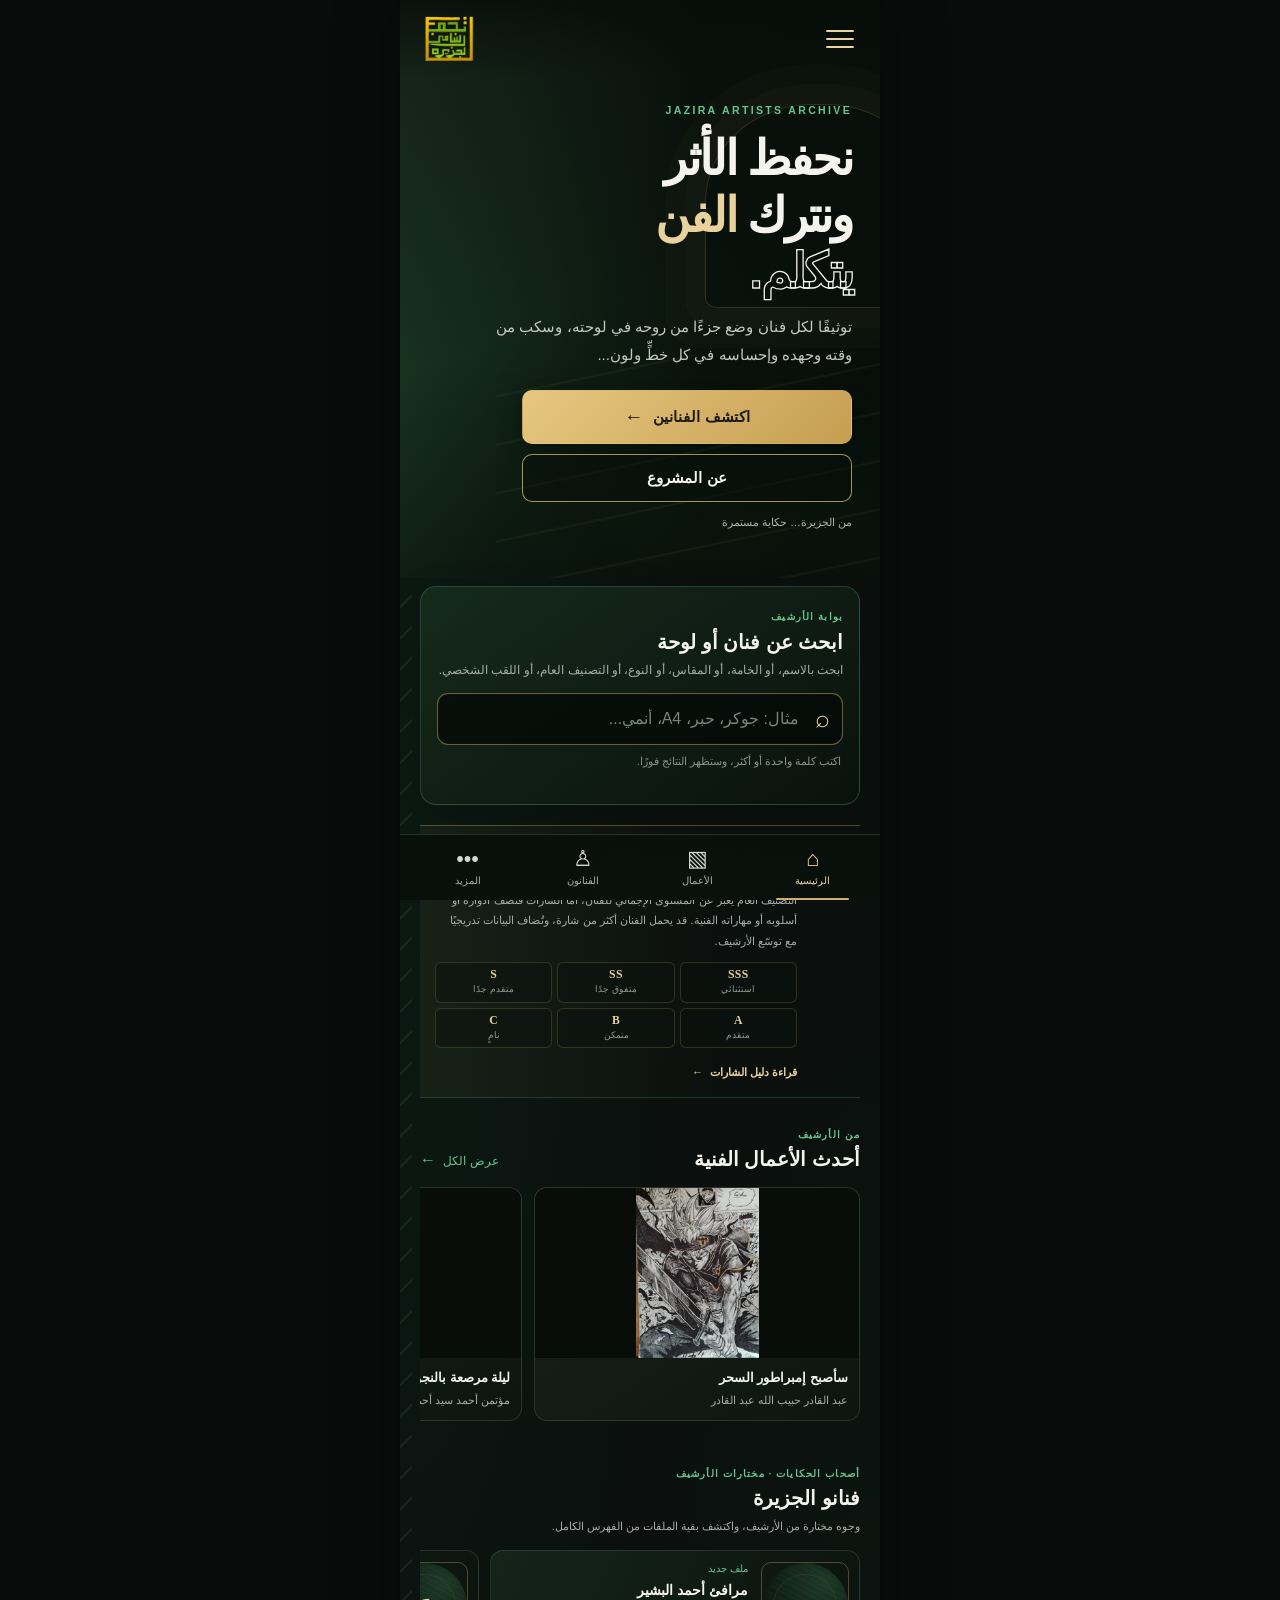
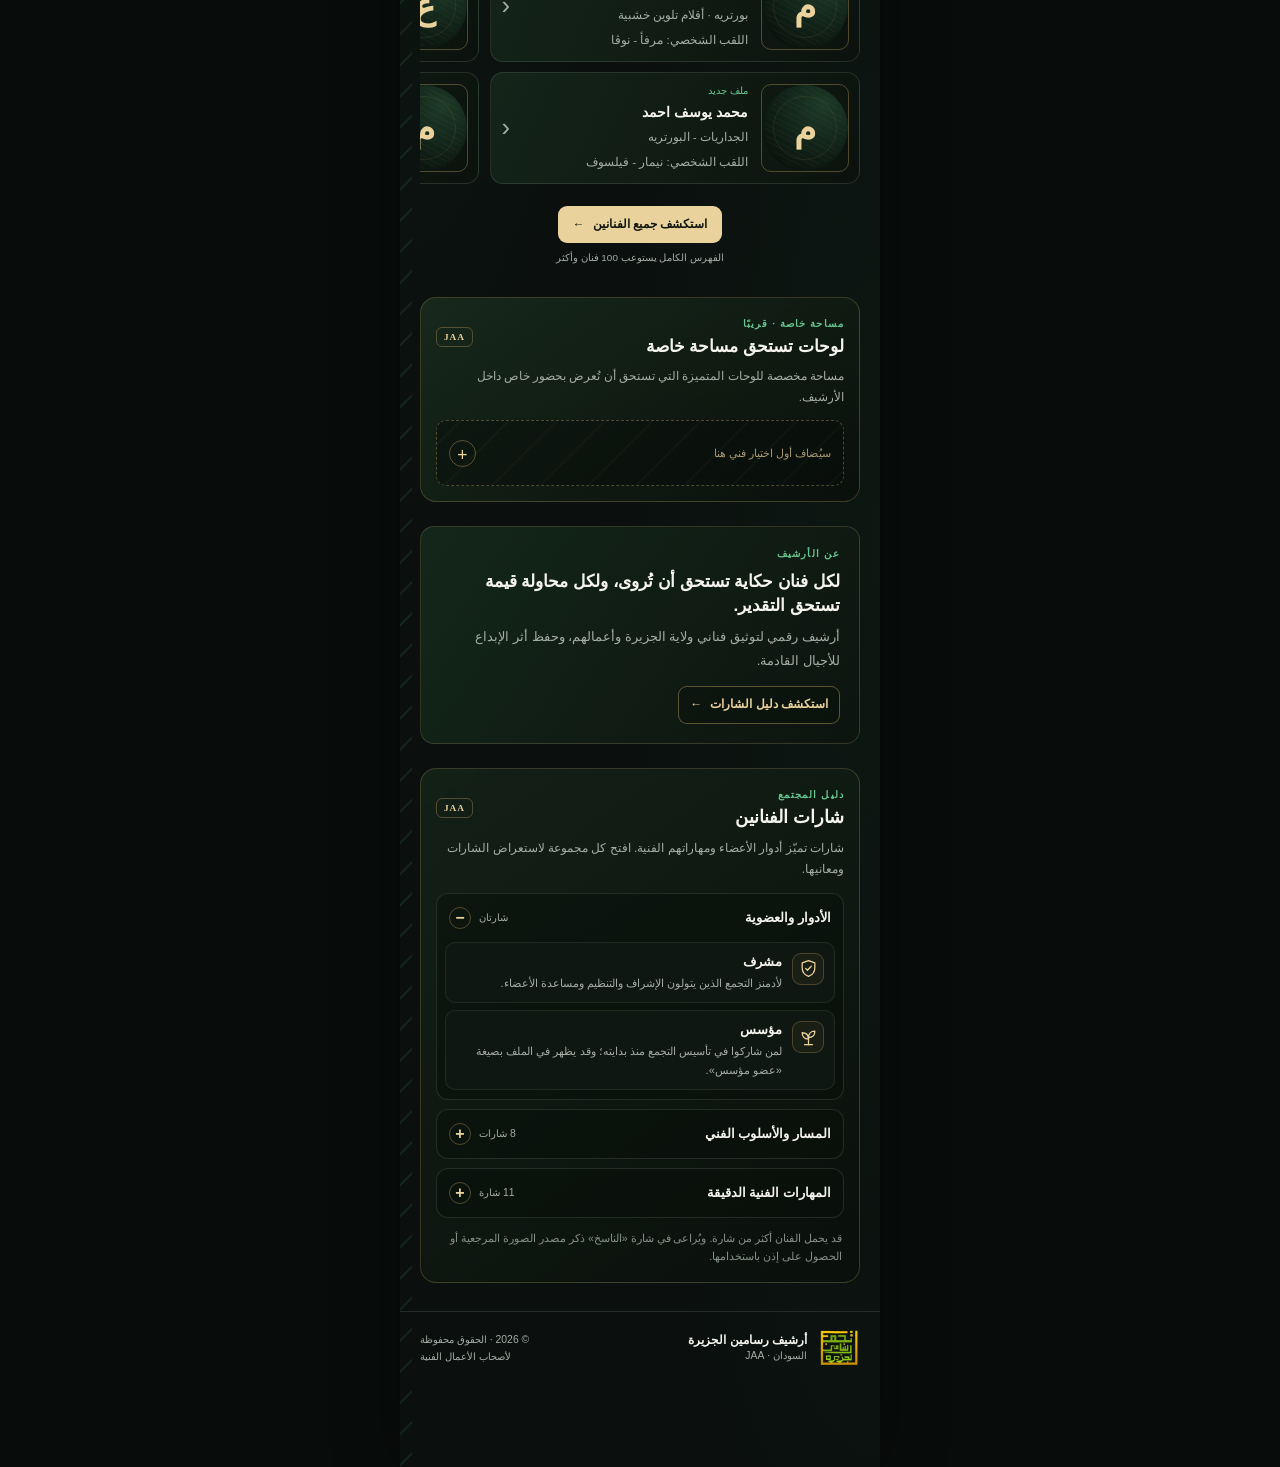
==== commit d18a9787: "Add Marafe Ahmed Al Bashir artist profile" ====
--- a/index.html
+++ b/index.html
@@ -114,6 +114,11 @@
           <div><span class="section-kicker">أصحاب الحكايات · مختارات الأرشيف</span><h2 id="artists-title">فنانو الجزيرة</h2><p class="artists-intro">وجوه مختارة من الأرشيف، واكتشف بقية الملفات من الفهرس الكامل.</p></div>
         </div>
         <div class="featured-artists-list" aria-label="مختارات من الفنانين">
+          <a class="artist-card featured-artist-card" href="artists/marafe-ahmed/index.html">
+            <img src="artists/marafe-ahmed/profile-placeholder.svg" alt="رمز مؤقت للفنانة مرافئ أحمد البشير">
+            <span class="artist-info"><small>ملف جديد</small><strong>مرافئ أحمد البشير</strong><span>بورتريه · أقلام تلوين خشبية</span><span class="artist-personal-nickname">اللقب الشخصي: مرفأ - نوڤا</span></span>
+            <span class="artist-arrow" aria-hidden="true">‹</span>
+          </a>
           <a class="artist-card featured-artist-card" href="artists/mohamed-yousif/index.html">
             <img src="artists/mohamed-yousif/profile-placeholder.svg" alt="رمز مؤقت للفنان محمد يوسف احمد">
             <span class="artist-info"><small>ملف جديد</small><strong>محمد يوسف احمد</strong><span>الجداريات - البورتريه</span><span class="artist-personal-nickname">اللقب الشخصي: نيمار - فيلسوف</span></span>
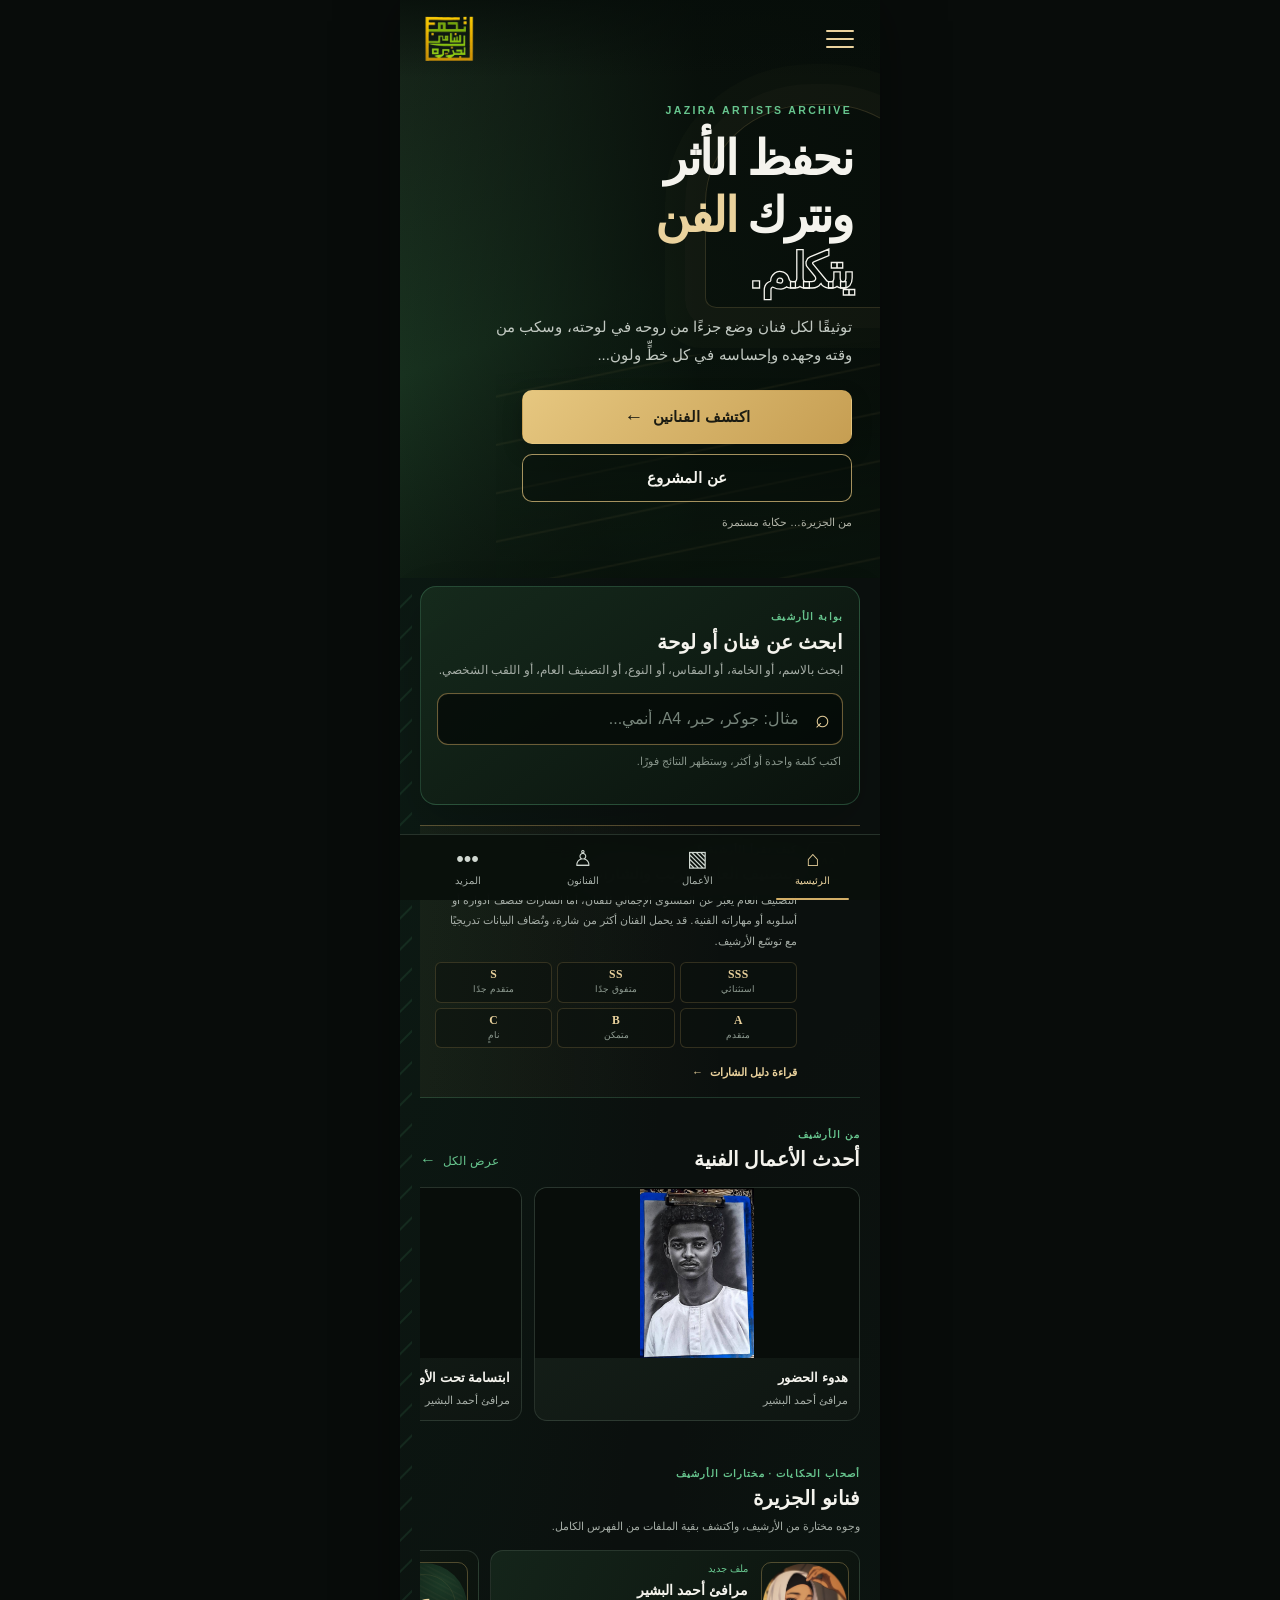
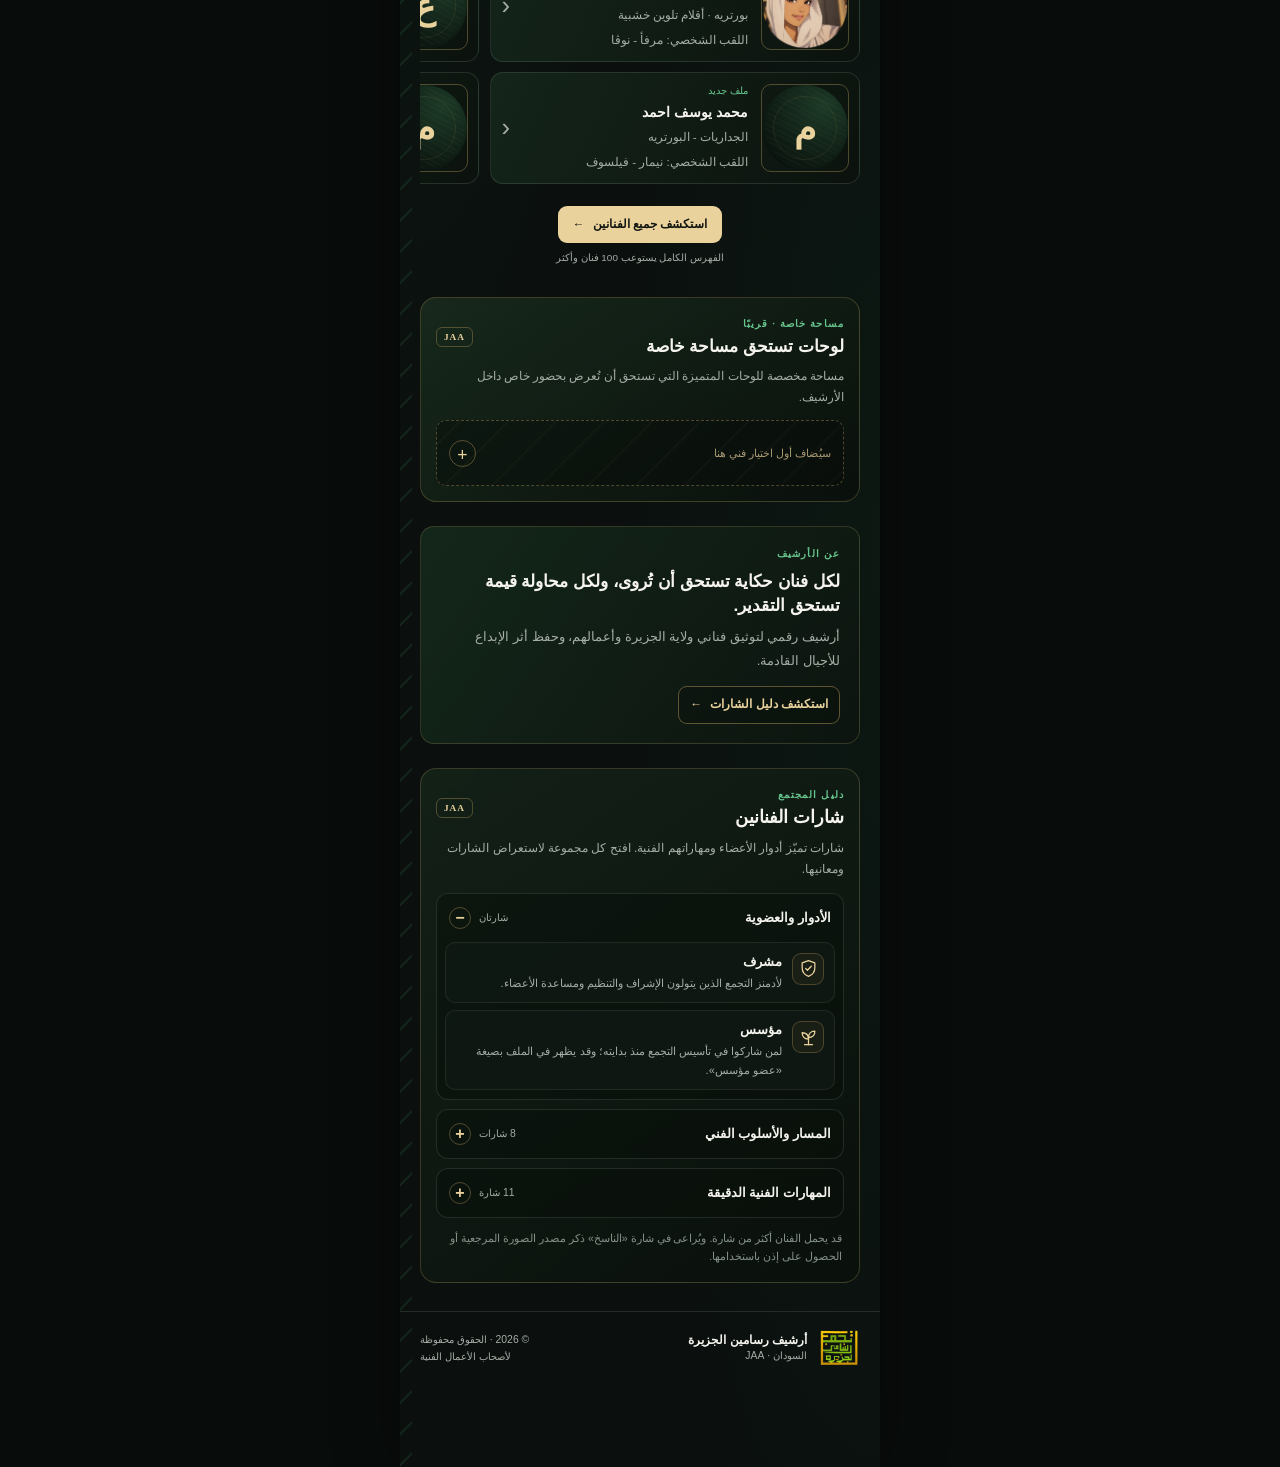
==== commit 5633dc2e: "Add Marafe Ahmed profile image" ====
--- a/index.html
+++ b/index.html
@@ -115,7 +115,7 @@
         </div>
         <div class="featured-artists-list" aria-label="مختارات من الفنانين">
           <a class="artist-card featured-artist-card" href="artists/marafe-ahmed/index.html">
-            <img src="artists/marafe-ahmed/profile-placeholder.svg" alt="رمز مؤقت للفنانة مرافئ أحمد البشير">
+            <img src="artists/marafe-ahmed/marafe-profile.png" alt="رمز مؤقت للفنانة مرافئ أحمد البشير">
             <span class="artist-info"><small>ملف جديد</small><strong>مرافئ أحمد البشير</strong><span>بورتريه · أقلام تلوين خشبية</span><span class="artist-personal-nickname">اللقب الشخصي: مرفأ - نوڤا</span></span>
             <span class="artist-arrow" aria-hidden="true">‹</span>
           </a>
